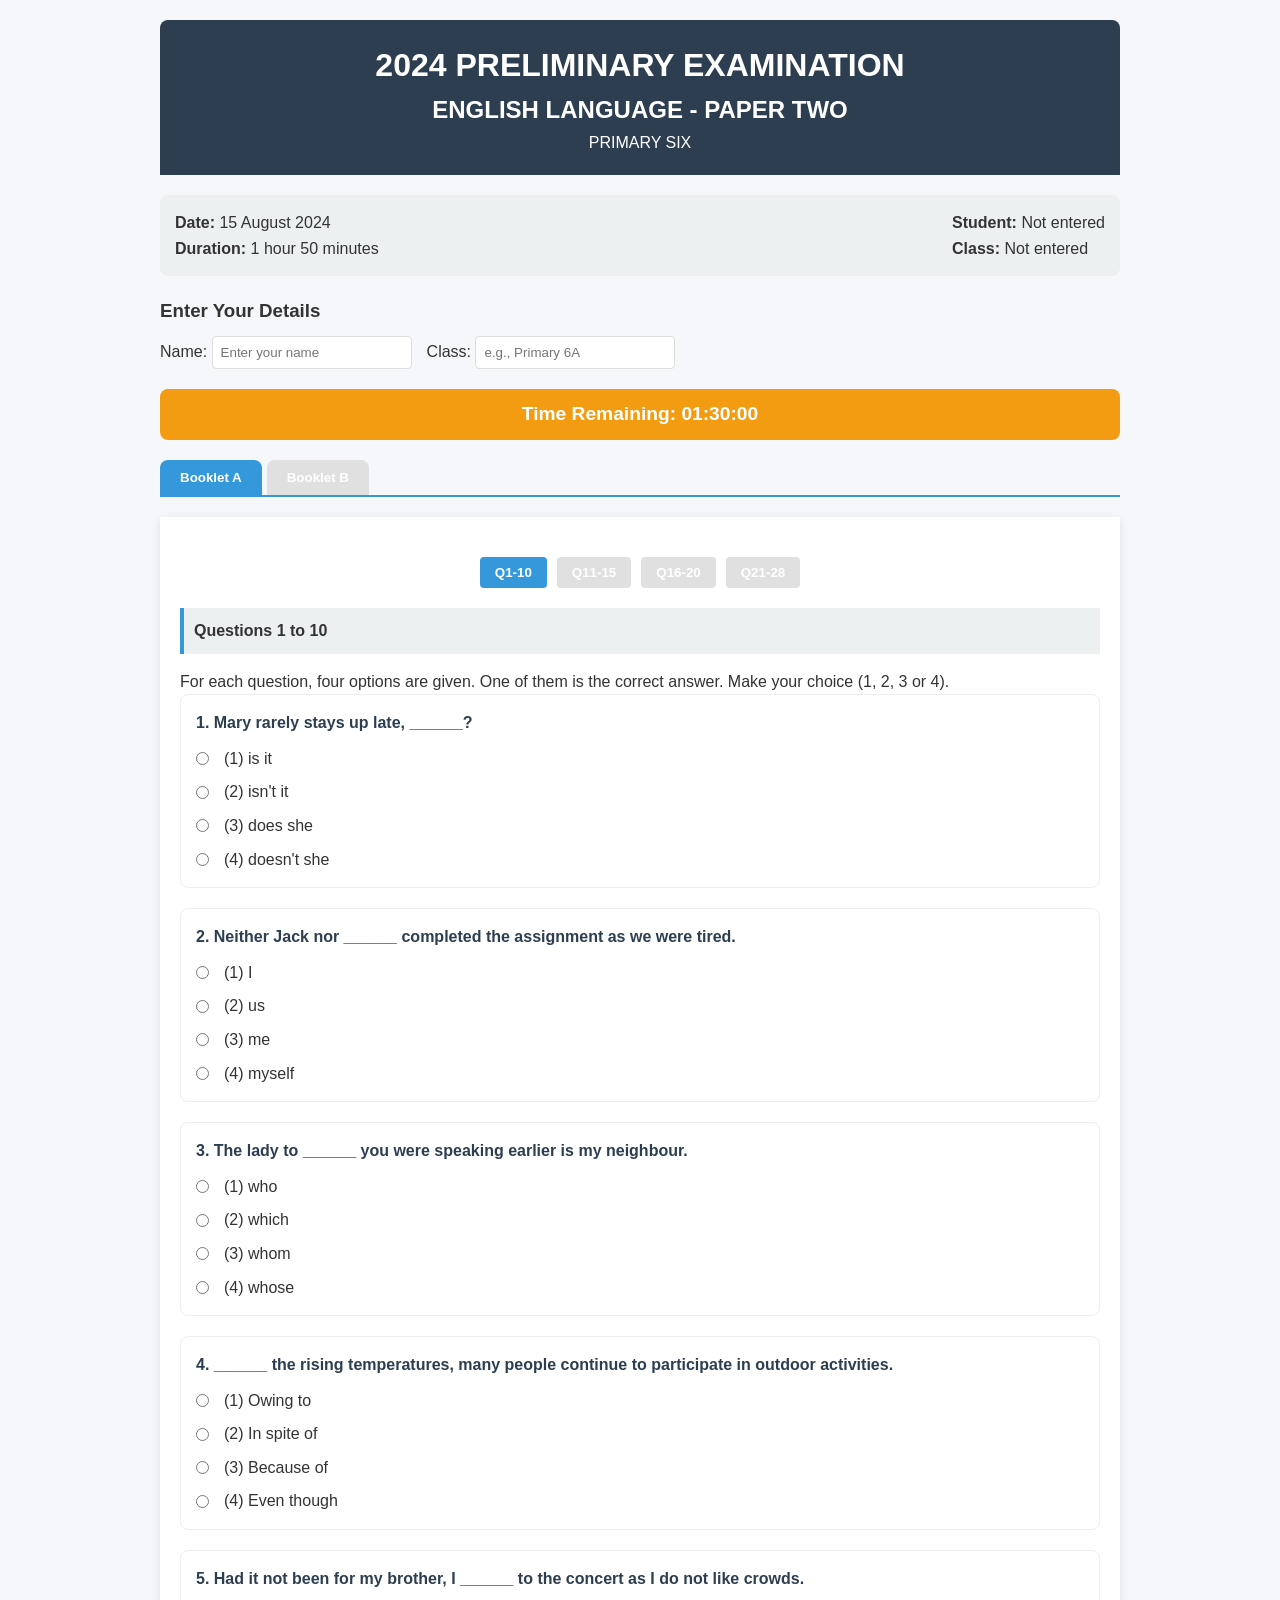
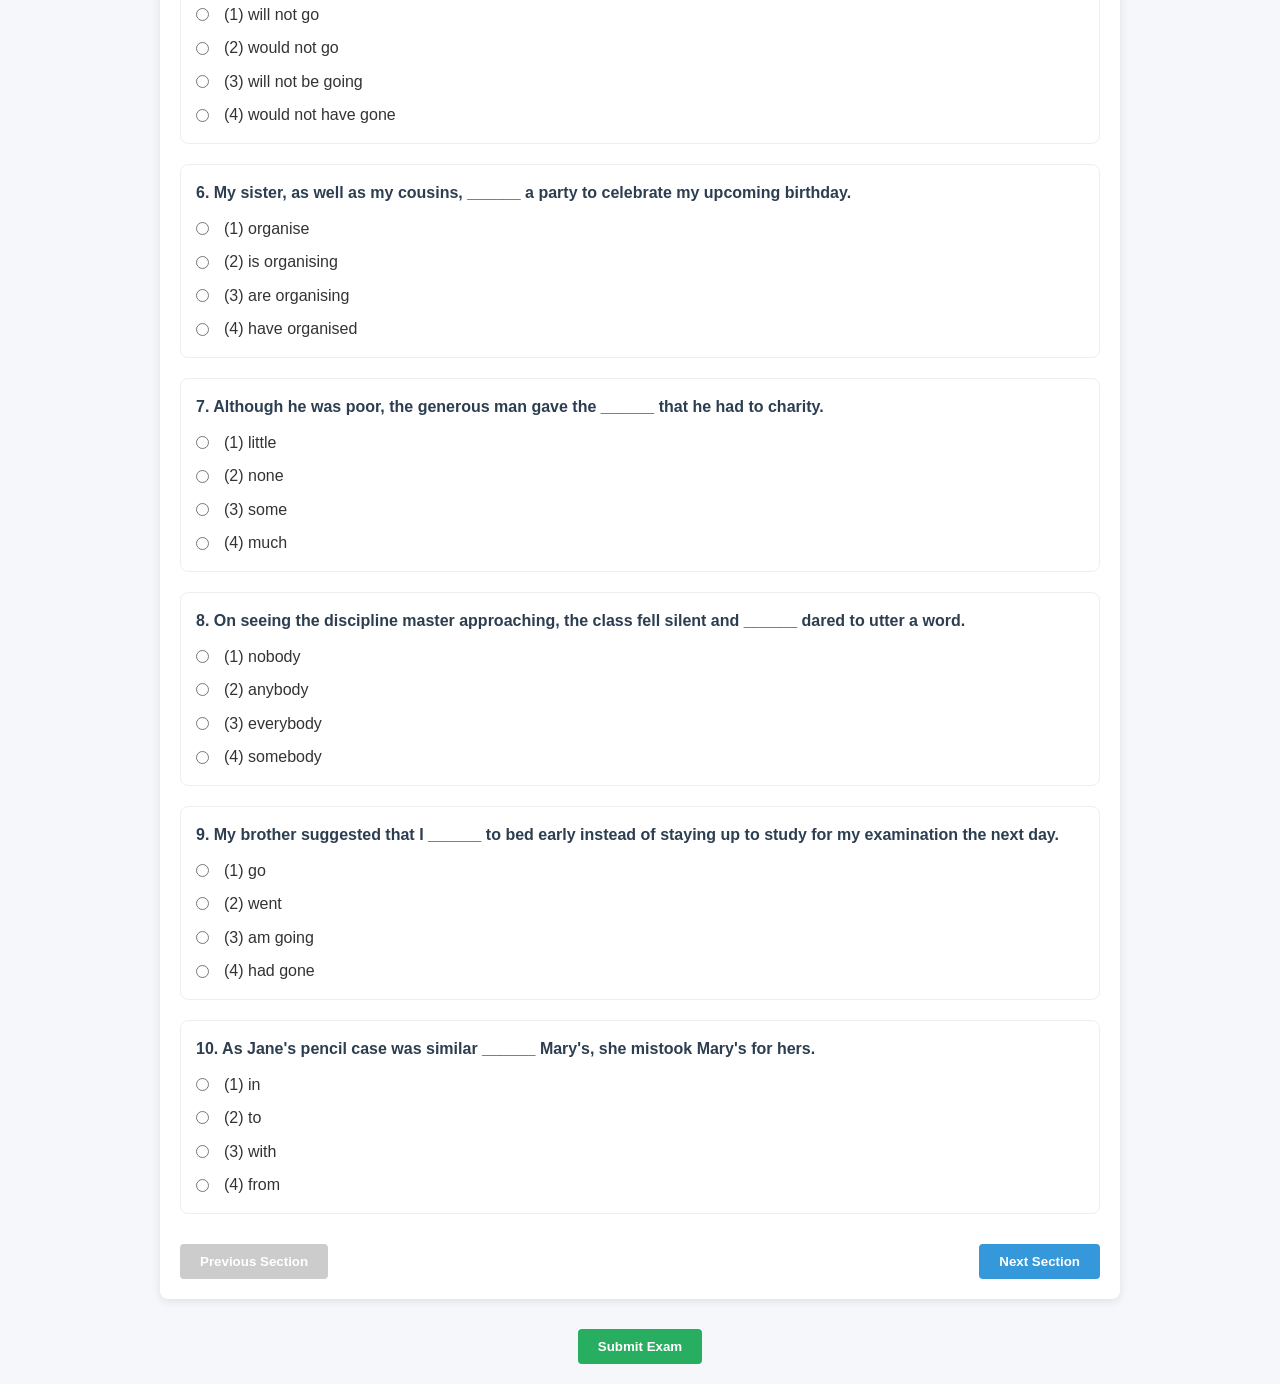
==== exampapers/index.html @ c04854c6 "maintainance" ====
<!DOCTYPE html>
<html lang="en">
  <head>
    <meta charset="UTF-8" />
    <meta name="viewport" content="width=device-width, initial-scale=1.0" />
    <title>English Language Examination - Primary 6</title>
    <style>
      :root {
        --primary-color: #2c3e50;
        --secondary-color: #3498db;
        --accent-color: #e74c3c;
        --light-color: #ecf0f1;
        --success-color: #27ae60;
        --warning-color: #f39c12;
      }

      * {
        box-sizing: border-box;
        margin: 0;
        padding: 0;
        font-family: "Segoe UI", Tahoma, Geneva, Verdana, sans-serif;
      }

      body {
        background-color: #f5f7fa;
        color: #333;
        line-height: 1.6;
      }

      .container {
        max-width: 1000px;
        margin: 0 auto;
        padding: 20px;
      }

      header {
        background-color: var(--primary-color);
        color: white;
        padding: 20px;
        border-radius: 8px 8px 0 0;
        text-align: center;
        margin-bottom: 20px;
      }

      .exam-info {
        background-color: var(--light-color);
        padding: 15px;
        border-radius: 8px;
        margin-bottom: 20px;
        display: flex;
        justify-content: space-between;
        flex-wrap: wrap;
      }

      .student-details {
        display: flex;
        flex-direction: column;
        gap: 10px;
        margin-bottom: 20px;
      }

      .student-details input {
        padding: 8px;
        border: 1px solid #ddd;
        border-radius: 4px;
        width: 200px;
      }

      .timer-section {
        background-color: var(--warning-color);
        color: white;
        padding: 10px;
        border-radius: 8px;
        text-align: center;
        margin-bottom: 20px;
        font-size: 1.2rem;
        font-weight: bold;
      }

      .booklet-tabs {
        display: flex;
        margin-bottom: 20px;
        border-bottom: 2px solid var(--secondary-color);
      }

      .tab {
        padding: 10px 20px;
        background-color: #e0e0e0;
        border: none;
        border-radius: 8px 8px 0 0;
        margin-right: 5px;
        cursor: pointer;
        font-weight: bold;
      }

      .tab.active {
        background-color: var(--secondary-color);
        color: white;
      }

      .booklet {
        display: none;
        background-color: white;
        padding: 20px;
        border-radius: 0 0 8px 8px;
        box-shadow: 0 2px 10px rgba(0, 0, 0, 0.1);
      }

      .booklet.active {
        display: block;
      }

      .section {
        margin-bottom: 30px;
        display: none;
      }

      .section.active {
        display: block;
      }

      .section-title {
        background-color: var(--light-color);
        padding: 10px;
        border-left: 4px solid var(--secondary-color);
        margin-bottom: 15px;
        font-weight: bold;
      }

      .question {
        margin-bottom: 20px;
        padding: 15px;
        border: 1px solid #eee;
        border-radius: 8px;
        transition: background-color 0.3s;
      }

      .question:hover {
        background-color: #f9f9f9;
      }

      .question-number {
        font-weight: bold;
        margin-bottom: 10px;
        color: var(--primary-color);
      }

      .options {
        display: flex;
        flex-direction: column;
        gap: 8px;
      }

      .option {
        display: flex;
        align-items: center;
        gap: 10px;
      }

      .option input {
        margin-right: 5px;
      }

      .controls {
        display: flex;
        justify-content: space-between;
        margin-top: 30px;
      }

      button {
        padding: 10px 20px;
        background-color: var(--secondary-color);
        color: white;
        border: none;
        border-radius: 4px;
        cursor: pointer;
        font-weight: bold;
        transition: background-color 0.3s;
      }

      button:hover {
        background-color: #2980b9;
      }

      button.submit {
        background-color: var(--success-color);
      }

      button.submit:hover {
        background-color: #219653;
      }

      button:disabled {
        background-color: #cccccc;
        cursor: not-allowed;
      }

      .results {
        display: none;
        background-color: white;
        padding: 30px;
        border-radius: 8px;
        box-shadow: 0 2px 10px rgba(0, 0, 0, 0.1);
        margin-top: 20px;
      }

      .results.active {
        display: block;
      }

      .score-display {
        text-align: center;
        font-size: 2rem;
        margin: 20px 0;
        color: var(--primary-color);
      }

      .results-details {
        display: grid;
        grid-template-columns: 1fr 1fr;
        gap: 20px;
        margin-top: 20px;
      }

      .booklet-score {
        padding: 15px;
        background-color: var(--light-color);
        border-radius: 8px;
      }

      .booklet-title {
        font-weight: bold;
        margin-bottom: 10px;
        color: var(--primary-color);
      }

      .section-navigation {
        display: flex;
        justify-content: center;
        gap: 10px;
        margin: 20px 0;
        flex-wrap: wrap;
      }

      .section-btn {
        padding: 8px 15px;
        background-color: #e0e0e0;
        border: none;
        border-radius: 4px;
        cursor: pointer;
      }

      .section-btn.active {
        background-color: var(--secondary-color);
        color: white;
      }

      .passage {
        background-color: #f8f9fa;
        padding: 15px;
        border-radius: 8px;
        margin-bottom: 20px;
        border-left: 4px solid var(--secondary-color);
      }

      .comprehension-text {
        background-color: #f8f9fa;
        padding: 15px;
        border-radius: 8px;
        margin-bottom: 20px;
        border-left: 4px solid var(--accent-color);
        font-style: italic;
      }

      img {
        width: 700px;
        height: auto;
      }

      @media (max-width: 768px) {
        .exam-info {
          flex-direction: column;
          gap: 10px;
        }

        .results-details {
          grid-template-columns: 1fr;
        }
      }
    </style>
  </head>
  <body>
    <div class="container">
      <header>
        <h1>2024 PRELIMINARY EXAMINATION</h1>
        <h2>ENGLISH LANGUAGE - PAPER TWO</h2>
        <p>PRIMARY SIX</p>
      </header>

      <div class="exam-info">
        <div>
          <p><strong>Date:</strong> 15 August 2024</p>
          <p><strong>Duration:</strong> 1 hour 50 minutes</p>
        </div>
        <div>
          <p>
            <strong>Student:</strong>
            <span id="student-name-display">Not entered</span>
          </p>
          <p>
            <strong>Class:</strong>
            <span id="student-class-display">Not entered</span>
          </p>
        </div>
      </div>

      <div class="student-details">
        <h3>Enter Your Details</h3>
        <div style="display: flex; gap: 15px; flex-wrap: wrap">
          <div>
            <label for="student-name">Name:</label>
            <input
              type="text"
              id="student-name"
              placeholder="Enter your name"
            />
          </div>
          <div>
            <label for="student-class">Class:</label>
            <input
              type="text"
              id="student-class"
              placeholder="e.g., Primary 6A"
            />
          </div>
        </div>
      </div>

      <div class="timer-section">
        <p>Time Remaining: <span id="timer">01:30:00</span></p>
      </div>

      <div class="booklet-tabs">
        <button class="tab active" data-target="booklet-a">Booklet A</button>
        <button class="tab" data-target="booklet-b">Booklet B</button>
      </div>

      <div id="booklet-a" class="booklet active">
        <div class="section-navigation" id="booklet-a-nav">
          <!-- Navigation buttons will be added dynamically -->
        </div>

        <!-- Section A1: Questions 1-10 -->
        <!-- Section A1: Questions 1-10 -->
        <div class="section active" id="section-a1">
          <div class="section-title">Questions 1 to 10</div>
          <p>
            For each question, four options are given. One of them is the
            correct answer. Make your choice (1, 2, 3 or 4).
          </p>

          <!-- Question 1 -->
          <div class="question" id="q1">
            <div class="question-number">
              1. Mary rarely stays up late, ______?
            </div>
            <div class="options">
              <div class="option">
                <input type="radio" name="q1" value="1" /> (1) is it
              </div>
              <div class="option">
                <input type="radio" name="q1" value="2" /> (2) isn't it
              </div>
              <div class="option">
                <input type="radio" name="q1" value="3" /> (3) does she
              </div>
              <div class="option">
                <input type="radio" name="q1" value="4" /> (4) doesn't she
              </div>
            </div>
          </div>

          <!-- Question 2 -->
          <div class="question" id="q2">
            <div class="question-number">
              2. Neither Jack nor ______ completed the assignment as we were
              tired.
            </div>
            <div class="options">
              <div class="option">
                <input type="radio" name="q2" value="1" /> (1) I
              </div>
              <div class="option">
                <input type="radio" name="q2" value="2" /> (2) us
              </div>
              <div class="option">
                <input type="radio" name="q2" value="3" /> (3) me
              </div>
              <div class="option">
                <input type="radio" name="q2" value="4" /> (4) myself
              </div>
            </div>
          </div>

          <!-- Question 3 -->
          <div class="question" id="q3">
            <div class="question-number">
              3. The lady to ______ you were speaking earlier is my neighbour.
            </div>
            <div class="options">
              <div class="option">
                <input type="radio" name="q3" value="1" /> (1) who
              </div>
              <div class="option">
                <input type="radio" name="q3" value="2" /> (2) which
              </div>
              <div class="option">
                <input type="radio" name="q3" value="3" /> (3) whom
              </div>
              <div class="option">
                <input type="radio" name="q3" value="4" /> (4) whose
              </div>
            </div>
          </div>

          <!-- Question 4 -->
          <div class="question" id="q4">
            <div class="question-number">
              4. ______ the rising temperatures, many people continue to
              participate in outdoor activities.
            </div>
            <div class="options">
              <div class="option">
                <input type="radio" name="q4" value="1" /> (1) Owing to
              </div>
              <div class="option">
                <input type="radio" name="q4" value="2" /> (2) In spite of
              </div>
              <div class="option">
                <input type="radio" name="q4" value="3" /> (3) Because of
              </div>
              <div class="option">
                <input type="radio" name="q4" value="4" /> (4) Even though
              </div>
            </div>
          </div>

          <!-- Question 5 -->
          <div class="question" id="q5">
            <div class="question-number">
              5. Had it not been for my brother, I ______ to the concert as I do
              not like crowds.
            </div>
            <div class="options">
              <div class="option">
                <input type="radio" name="q5" value="1" /> (1) will not go
              </div>
              <div class="option">
                <input type="radio" name="q5" value="2" /> (2) would not go
              </div>
              <div class="option">
                <input type="radio" name="q5" value="3" /> (3) will not be going
              </div>
              <div class="option">
                <input type="radio" name="q5" value="4" /> (4) would not have
                gone
              </div>
            </div>
          </div>

          <!-- Question 6 -->
          <div class="question" id="q6">
            <div class="question-number">
              6. My sister, as well as my cousins, ______ a party to celebrate
              my upcoming birthday.
            </div>
            <div class="options">
              <div class="option">
                <input type="radio" name="q6" value="1" /> (1) organise
              </div>
              <div class="option">
                <input type="radio" name="q6" value="2" /> (2) is organising
              </div>
              <div class="option">
                <input type="radio" name="q6" value="3" /> (3) are organising
              </div>
              <div class="option">
                <input type="radio" name="q6" value="4" /> (4) have organised
              </div>
            </div>
          </div>

          <!-- Question 7 -->
          <div class="question" id="q7">
            <div class="question-number">
              7. Although he was poor, the generous man gave the ______ that he
              had to charity.
            </div>
            <div class="options">
              <div class="option">
                <input type="radio" name="q7" value="1" /> (1) little
              </div>
              <div class="option">
                <input type="radio" name="q7" value="2" /> (2) none
              </div>
              <div class="option">
                <input type="radio" name="q7" value="3" /> (3) some
              </div>
              <div class="option">
                <input type="radio" name="q7" value="4" /> (4) much
              </div>
            </div>
          </div>

          <!-- Question 8 -->
          <div class="question" id="q8">
            <div class="question-number">
              8. On seeing the discipline master approaching, the class fell
              silent and ______ dared to utter a word.
            </div>
            <div class="options">
              <div class="option">
                <input type="radio" name="q8" value="1" /> (1) nobody
              </div>
              <div class="option">
                <input type="radio" name="q8" value="2" /> (2) anybody
              </div>
              <div class="option">
                <input type="radio" name="q8" value="3" /> (3) everybody
              </div>
              <div class="option">
                <input type="radio" name="q8" value="4" /> (4) somebody
              </div>
            </div>
          </div>

          <!-- Question 9 -->
          <div class="question" id="q9">
            <div class="question-number">
              9. My brother suggested that I ______ to bed early instead of
              staying up to study for my examination the next day.
            </div>
            <div class="options">
              <div class="option">
                <input type="radio" name="q9" value="1" /> (1) go
              </div>
              <div class="option">
                <input type="radio" name="q9" value="2" /> (2) went
              </div>
              <div class="option">
                <input type="radio" name="q9" value="3" /> (3) am going
              </div>
              <div class="option">
                <input type="radio" name="q9" value="4" /> (4) had gone
              </div>
            </div>
          </div>

          <!-- Question 10 -->
          <div class="question" id="q10">
            <div class="question-number">
              10. As Jane's pencil case was similar ______ Mary's, she mistook
              Mary's for hers.
            </div>
            <div class="options">
              <div class="option">
                <input type="radio" name="q10" value="1" /> (1) in
              </div>
              <div class="option">
                <input type="radio" name="q10" value="2" /> (2) to
              </div>
              <div class="option">
                <input type="radio" name="q10" value="3" /> (3) with
              </div>
              <div class="option">
                <input type="radio" name="q10" value="4" /> (4) from
              </div>
            </div>
          </div>
        </div>

        <!-- Section A2: Questions 11-15 -->
        <div class="section" id="section-a2">
          <div class="section-title">Questions 11 to 15</div>
          <p>
            For each question, four options are given. One of them is the
            correct answer. Make your choice (1, 2, 3 or 4).
          </p>

          <!-- Question 11 -->
          <div class="question" id="q11">
            <div class="question-number">
              11. "How do I solve this puzzle?" Tom ______ as he tried to put
              the pieces together.
            </div>
            <div class="options">
              <div class="option">
                <input type="radio" name="q11" value="1" /> (1) figured
              </div>
              <div class="option">
                <input type="radio" name="q11" value="2" /> (2) debated
              </div>
              <div class="option">
                <input type="radio" name="q11" value="3" /> (3) pondered
              </div>
              <div class="option">
                <input type="radio" name="q11" value="4" /> (4) speculated
              </div>
            </div>
          </div>

          <!-- Question 12 -->
          <div class="question" id="q12">
            <div class="question-number">
              12. We need to be ______ in our work to avoid making careless
              mistakes.
            </div>
            <div class="options">
              <div class="option">
                <input type="radio" name="q12" value="1" /> (1) prompt
              </div>
              <div class="option">
                <input type="radio" name="q12" value="2" /> (2) decisive
              </div>
              <div class="option">
                <input type="radio" name="q12" value="3" /> (3) convincing
              </div>
              <div class="option">
                <input type="radio" name="q12" value="4" /> (4) meticulous
              </div>
            </div>
          </div>

          <!-- Question 13 -->
          <div class="question" id="q13">
            <div class="question-number">
              13. The arrogant boy refused to ______ his mistake and apologise
              for it.
            </div>
            <div class="options">
              <div class="option">
                <input type="radio" name="q13" value="1" /> (1) affirm
              </div>
              <div class="option">
                <input type="radio" name="q13" value="2" /> (2) announce
              </div>
              <div class="option">
                <input type="radio" name="q13" value="3" /> (3) acknowledge
              </div>
              <div class="option">
                <input type="radio" name="q13" value="4" /> (4) accommodate
              </div>
            </div>
          </div>

          <!-- Question 14 -->
          <div class="question" id="q14">
            <div class="question-number">
              14. Tom and Jerry are always quarrelling because they cannot
              ______.
            </div>
            <div class="options">
              <div class="option">
                <input type="radio" name="q14" value="1" /> (1) break a leg
              </div>
              <div class="option">
                <input type="radio" name="q14" value="2" /> (2) hit the sack
              </div>
              <div class="option">
                <input type="radio" name="q14" value="3" /> (3) see eye to eye
              </div>
              <div class="option">
                <input type="radio" name="q14" value="4" /> (4) sit on the fence
              </div>
            </div>
          </div>

          <!-- Question 15 -->
          <div class="question" id="q15">
            <div class="question-number">
              15. Realising that there was no escape, the robber did not ______
              a fight when the policeman handcuffed him.
            </div>
            <div class="options">
              <div class="option">
                <input type="radio" name="q15" value="1" /> (1) put on
              </div>
              <div class="option">
                <input type="radio" name="q15" value="2" /> (2) put up
              </div>
              <div class="option">
                <input type="radio" name="q15" value="3" /> (3) put off
              </div>
              <div class="option">
                <input type="radio" name="q15" value="4" /> (4) put down
              </div>
            </div>
          </div>
        </div>

        <!-- Section A3: Questions 16-20 -->
        <div class="section" id="section-a3">
          <div class="section-title">Questions 16 to 20</div>
          <p>
            For each question, choose the word closest in meaning to the
            underlined word(s).
          </p>

          <div class="passage">
            <p>
              Climate change refers to a change in the typical weather of a
              region over a long period of time. Scientists have observed that
              the Earth is getting warmer, and the global temperature is rising.
              This occurrence is called global warming. As human activities such
              as the destruction of forests and burning of fossil fuels lead to
              global warming, we all should play an active role to ease this
              problem. Do you know you can make a difference by making simple
              choices daily? You can conserve energy by switching off lights,
              fans and your computer when they are not in use. You can also save
              energy by recycling properly. To do so, you need to know what
              items can be recycled, and ensure that they are clean and dry
              before depositing them into recycling bins.
            </p>
            <p>
              Collectively, we can help slow down climate change and save the
              Earth. Let's do our part and make a difference!
            </p>
          </div>

          <!-- Question 16 -->
          <div class="question" id="q16">
            <div class="question-number">
              16. Scientists have <u>observed</u> that the Earth is getting
              warmer.
            </div>
            <div class="options">
              <div class="option">
                <input type="radio" name="q16" value="1" /> (1) defined
              </div>
              <div class="option">
                <input type="radio" name="q16" value="2" /> (2) noticed
              </div>
              <div class="option">
                <input type="radio" name="q16" value="3" /> (3) accepted
              </div>
              <div class="option">
                <input type="radio" name="q16" value="4" /> (4) overlooked
              </div>
            </div>
          </div>

          <!-- Question 17 -->
          <div class="question" id="q17">
            <div class="question-number">
              17. This <u>occurrence</u> is called global warming.
            </div>
            <div class="options">
              <div class="option">
                <input type="radio" name="q17" value="1" /> (1) action
              </div>
              <div class="option">
                <input type="radio" name="q17" value="2" /> (2) situation
              </div>
              <div class="option">
                <input type="radio" name="q17" value="3" /> (3) outcome
              </div>
              <div class="option">
                <input type="radio" name="q17" value="4" /> (4) response
              </div>
            </div>
          </div>

          <!-- Question 18 -->
          <div class="question" id="q18">
            <div class="question-number">
              18. We all should play an active role to <u>ease</u> this problem.
            </div>
            <div class="options">
              <div class="option">
                <input type="radio" name="q18" value="1" /> (1) absorb
              </div>
              <div class="option">
                <input type="radio" name="q18" value="2" /> (2) assume
              </div>
              <div class="option">
                <input type="radio" name="q18" value="3" /> (3) alleviate
              </div>
              <div class="option">
                <input type="radio" name="q18" value="4" /> (4) aggravate
              </div>
            </div>
          </div>

          <!-- Question 19 -->
          <div class="question" id="q19">
            <div class="question-number">
              19. You can also save energy by recycling properly. To do so, you
              need to know what items can be recycled, and ensure that they are
              clean and dry before <u>depositing</u> them into recycling bins.
            </div>
            <div class="options">
              <div class="option">
                <input type="radio" name="q19" value="1" /> (1) sorting
              </div>
              <div class="option">
                <input type="radio" name="q19" value="2" /> (2) settling
              </div>
              <div class="option">
                <input type="radio" name="q19" value="3" /> (3) placing
              </div>
              <div class="option">
                <input type="radio" name="q19" value="4" /> (4) directing
              </div>
            </div>
          </div>

          <!-- Question 20 -->
          <div class="question" id="q20">
            <div class="question-number">
              20. <u>Collectively</u>, we can help slow down climate change and
              save the Earth.
            </div>
            <div class="options">
              <div class="option">
                <input type="radio" name="q20" value="1" /> (1) Jointly
              </div>
              <div class="option">
                <input type="radio" name="q20" value="2" /> (2) Totally
              </div>
              <div class="option">
                <input type="radio" name="q20" value="3" /> (3) Commonly
              </div>
              <div class="option">
                <input type="radio" name="q20" value="4" /> (4) Individually
              </div>
            </div>
          </div>
        </div>

        <!-- Section A4: Questions 21-28 -->
        <div class="section" id="section-a4">
          <div class="section-title">Questions 21 to 28</div>
          <p>Study the poster and then answer questions 21 to 28.</p>
          <div><img src="p1.png" alt="" /></div>
          <div><img src="p2.png" alt="" /></div>
          <!--<div class="passage">
            <h3>Welcome to The Explorers Club!</h3>
            <p>
              The Explorers Club is an outdoor activities club that promises to
              provide children aged between four and twelve with hours of fun as
              they discover the benefits of outdoor play.
            </p>
            <p>
              Located on top of a hill, Singa Service Club is home to The
              Explorers Club where we run our programmes both within the club
              and at various outdoor spaces around Singapore.
            </p>
            <p>
              We offer a series of outdoor skills learning programmes, holiday
              camps and even host birthday parties at our venue throughout the
              year.
            </p>
            <ul>
              <li>
                Sign up as a member of The Explorers Club and get 10% off the
                entrance fee for all events planned by the club.
              </li>
              <li>
                All members will be able to enjoy selected facilities available
                at Singa Service Club too.
              </li>
            </ul>

            <h4>Why join us?</h4>
            <p>
              We aim to equip children with essential survival skills through
              play. Under the supervision of certified instructors, children as
              young as five years old will learn how to pitch a tent, identify
              edible plants, collect clean water and read maps. These skills
              will help children to become independent individuals.
            </p>
            <p>
              We believe that being in nature can foster a sense of
              responsibility and care for the environment. Electronic devices
              can be great educational tools. However, learning and playing
              outdoors can give children a chance to grow their curiosity. They
              will also learn to have empathy for nature and wildlife as they
              admire the natural beauty around them.
            </p>
            <p>
              We focus on exposing young children to situations that will build
              their character, strength, resilience and forge friendships.
              Outdoor activities are not always smooth sailing and children will
              need to persevere. Though they may not always succeed, these
              activities encourage children to show teamwork and communicate
              respectfully.
            </p>
            <p>Sign your child up today!</p>

            <h3>Step Out and Be Active</h3>
            <p>
              <strong>2 and 3 September 2024</strong><br />
              <strong>2 p.m. to 6 p.m.</strong><br />
              <strong>KANDAI CENTRE</strong><br />
              <strong>ENTRANCE FEE: $10</strong>
            </p>

            <p>
              Join us for a two-day special event lined up for the upcoming
              September holidays!
            </p>

            <h4>HIGHLIGHTS</h4>

            <p>
              <strong>Camping Skills Workshop</strong><br />
              Date: 2 September<br />
              Time: 2 p.m.<br />
              Venue: Nature Foyer
            </p>
            <p>
              Participants will learn camping skills such as tent-pitching,
              map-reading and outdoor cooking during this three-hour workshop
              conducted by trainers from Camp-A-School. All materials will be
              provided. Registration must be done online at www.CAS.com.sg
            </p>

            <p>
              <strong>Bukit Limah Walk</strong><br />
              Date: 3 September<br />
              Time: 3 p.m.<br />
              Venue: Wander Room
            </p>
            <p>
              Participants will go on a two-hour walk. Miss Claire Lian, a
              professional local guide, will share more about the flora and
              fauna of the area. Scan the QR code to register for the walk as
              well as get a free cap.
            </p>

            <p>
              <strong>Rock Climbing Clinic</strong><br />
              Date: 2 and 3 September<br />
              Time: 2.30 p.m. (Session 1)<br />
              4.30 p.m. (Session 2)<br />
              Venue: Grove Hall
            </p>
            <p>
              Trainers from The Pebbles Company will teach participants the
              basic skills of rock climbing. Equipment and footwear will be
              provided. Each session lasts two hours. All participants must be
              dressed in sports gear. Registration must be done online at
              www.TPC.org.sg
            </p>

            <p>
              <strong>Sea Sports Safety Talk</strong><br />
              Date: 2 and 3 September<br />
              Time: 3 p.m. (Session 1)<br />
              4.30 p.m. (Session 2)<br />
              Venue: Expert Room
            </p>
            <p>
              Participants can gain insights and learn more about taking part in
              sea sports safely. The talk is given by Mr Leonard Tan, a Safety
              Officer from The Sports Association. No registration needed.
            </p>

            <p>
              Organised by: The Explorers Club<br />
              Supported by: Kandai Centre
            </p>

            <p>
              For enquiries about the club, contact Hollie Chin at
              Hollie@TEC.com.sg
            </p>
          </div>-->

          <!-- Question 21 -->
          <div class="question" id="q21">
            <div class="question-number">
              21. Why is an exclamation mark used in the heading, "Welcome to
              The Explorers Club!"?
            </div>
            <div class="options">
              <div class="option">
                <input type="radio" name="q21" value="1" /> (1) to excite
                readers to join the club
              </div>
              <div class="option">
                <input type="radio" name="q21" value="2" /> (2) to guide readers
                to be explorers
              </div>
              <div class="option">
                <input type="radio" name="q21" value="3" /> (3) to instruct
                readers to love the outdoors
              </div>
              <div class="option">
                <input type="radio" name="q21" value="4" /> (4) to encourage
                readers to meet explorers
              </div>
            </div>
          </div>

          <!-- Question 22 -->
          <div class="question" id="q22">
            <div class="question-number">
              22. What is the main aim of The Explorers Club?
            </div>
            <div class="options">
              <div class="option">
                <input type="radio" name="q22" value="1" /> (1) to host
                children's birthday parties
              </div>
              <div class="option">
                <input type="radio" name="q22" value="2" /> (2) to encourage
                learning beyond indoor settings
              </div>
              <div class="option">
                <input type="radio" name="q22" value="3" /> (3) to entertain
                children during the school holidays
              </div>
              <div class="option">
                <input type="radio" name="q22" value="4" /> (4) to travel to
                various outdoor spaces around Singapore
              </div>
            </div>
          </div>

          <!-- Question 23 -->
          <div class="question" id="q23">
            <div class="question-number">
              23. According to the poster, which of the following is true of
              outdoor activities club? Participants will ______.
            </div>
            <div class="options">
              <div class="option">
                <input type="radio" name="q23" value="1" /> (1) need to work
                individually
              </div>
              <div class="option">
                <input type="radio" name="q23" value="2" /> (2) learn how to
                grow edible plants
              </div>
              <div class="option">
                <input type="radio" name="q23" value="3" /> (3) have a chance to
                make new friends
              </div>
              <div class="option">
                <input type="radio" name="q23" value="4" /> (4) learn survival
                skills using electronic devices
              </div>
            </div>
          </div>

          <!-- Question 24 -->
          <div class="question" id="q24">
            <div class="question-number">
              24. Which of the following is true of the activities organised at
              Step Out and Be Active?
            </div>
            <div class="options">
              <div class="option">
                <input type="radio" name="q24" value="1" /> (1) All participants
                will receive a free cap.
              </div>
              <div class="option">
                <input type="radio" name="q24" value="2" /> (2) The activities
                are held in the afternoon.
              </div>
              <div class="option">
                <input type="radio" name="q24" value="3" /> (3) Registration is
                needed for all the activities.
              </div>
              <div class="option">
                <input type="radio" name="q24" value="4" /> (4) Participants
                must pay for all materials and equipment used.
              </div>
            </div>
          </div>

          <!-- Question 25 -->
          <div class="question" id="q25">
            <div class="question-number">
              25. Alex is thinking about joining The Explorers Club. According
              to the poster, he should join the club if he wants to ______.
            </div>
            <div class="options">
              <div class="option">
                <input type="radio" name="q25" value="1" /> (1) pitch a tent on
                top of a hill
              </div>
              <div class="option">
                <input type="radio" name="q25" value="2" /> (2) be a member of
                Singa Service Club
              </div>
              <div class="option">
                <input type="radio" name="q25" value="3" /> (3) enjoy all
                facilities at Singa Service Club
              </div>
              <div class="option">
                <input type="radio" name="q25" value="4" /> (4) pay less to be
                part of Step Out and Be Active
              </div>
            </div>
          </div>

          <!-- Question 26 -->
          <div class="question" id="q26">
            <div class="question-number">
              26. Roger would like to learn more about plants and flowers from
              an expert. Which venue should he report at?
            </div>
            <div class="options">
              <div class="option">
                <input type="radio" name="q26" value="1" /> (1) Grove Hall
              </div>
              <div class="option">
                <input type="radio" name="q26" value="2" /> (2) Nature Foyer
              </div>
              <div class="option">
                <input type="radio" name="q26" value="3" /> (3) Expert Room
              </div>
              <div class="option">
                <input type="radio" name="q26" value="4" /> (4) Wander Room
              </div>
            </div>
          </div>

          <!-- Question 27 -->
          <div class="question" id="q27">
            <div class="question-number">
              27. Devi wants to join the Rock Climbing Clinic on 2 September.
              She must ______.
            </div>
            <div class="options">
              <div class="option">
                <input type="radio" name="q27" value="1" /> (1) be available for
                an hour
              </div>
              <div class="option">
                <input type="radio" name="q27" value="2" /> (2) bring rock
                climbing shoes
              </div>
              <div class="option">
                <input type="radio" name="q27" value="3" /> (3) register for the
                activity online
              </div>
              <div class="option">
                <input type="radio" name="q27" value="4" /> (4) have basic
                rock-climbing skills
              </div>
            </div>
          </div>

          <!-- Question 28 -->
          <div class="question" id="q28">
            <div class="question-number">
              28. Pamela wants to take part in Step Out and Be Active on 3
              September but she is only free from 3.30 p.m. onwards. Which two
              activities can she choose to participate in?
            </div>
            <div class="options">
              <div class="option">
                <input type="radio" name="q28" value="1" /> (1) Rock Climbing
                Clinic and Bukit Limah Walk
              </div>
              <div class="option">
                <input type="radio" name="q28" value="2" /> (2) Camping Skills
                Workshop and Bukit Limah Walk
              </div>
              <div class="option">
                <input type="radio" name="q28" value="3" /> (3) Rock Climbing
                Clinic and Sea Sports Safety Talk
              </div>
              <div class="option">
                <input type="radio" name="q28" value="4" /> (4) Camping Skills
                Workshop and Sea Sports Safety Talk
              </div>
            </div>
          </div>
        </div>

        <div class="controls">
          <button id="prev-btn-a">Previous Section</button>
          <button id="next-btn-a">Next Section</button>
        </div>
      </div>

      <div id="booklet-b" class="booklet">
        <div class="section-navigation" id="booklet-b-nav">
          <!-- Navigation buttons will be added dynamically -->
        </div>

        <!-- Section B1: Questions 29-38 -->
        <div class="section active" id="section-b1">
          <div class="section-title">
            Questions 29 to 38 - Fill in the blanks
          </div>
          <p>
            There are 10 blanks in the passage below. From the list of words
            given, choose the most suitable word for each blank.
          </p>

          <div class="passage">
            <p>
              Smooth-coated otters are named after their velvety smooth coats.
              They are one of the two otter species found in Singapore and are
              the largest otters in Southeast Asia. These mammals are often
              spotted in mangroves and coastal areas <u>______ (29)</u> they
              search for clams, fish and other small creatures. They
              <u>______ (30)</u> webbed paws that are highly adapted
              <u>______ (31)</u> swimming. They are playful creatures and like
              to swim in packs of four <u>______ (32)</u> twelve while chasing
              after fish.
            </p>
            <p>
              Otters <u>______ (33)</u> most regularly seen at the wetlands in
              the past. <u>______ (34)</u> the years, there have been frequent
              sightings reported all over the island in places such as the
              Botanic Gardens and even the financial district, Marina Bay. It is
              natural to be curious when you chance <u>______ (35)</u> otters.
              However, you should not touch or chase the otters. Going too close
              to the otters may frighten them. Avoid talking loudly or using
              flash photography <u>______ (36)</u> noise and light may scare and
              provoke them. If you take your dog for a walk, you
              <u>______ (37)</u> keep it on a leash. Your dog may chase the
              otters and frighten them. <u>______ (38)</u> this happens, otters
              may attack out of fear.
            </p>
            <p>
              Keeping a respectful distance will ensure otters and humans can
              live together harmoniously in the same environment.
            </p>
          </div>

          <!-- Question 29 -->
          <div class="question" id="q29">
            <div class="question-number">
              29. These mammals are often spotted in mangroves and coastal areas
              ______ they search for clams, fish and other small creatures.
            </div>
            <div class="options">
              <select name="q29" class="blank-select">
                <option value="">Select an option</option>
                <option value="A">(A) are</option>
                <option value="B">(B) as</option>
                <option value="C">(C) for</option>
                <option value="D">(D) have</option>
                <option value="E">(E) had</option>
                <option value="F">(F) off</option>
                <option value="G">(G) over</option>
                <option value="H">(H) should</option>
                <option value="J">(J) to</option>
                <option value="K">(K) too</option>
                <option value="L">(L) upon</option>
                <option value="M">(M) were</option>
                <option value="N">(N) when</option>
                <option value="P">(P) where</option>
                <option value="Q">(Q) would</option>
              </select>
            </div>
          </div>

          <!-- Question 30 -->
          <div class="question" id="q30">
            <div class="question-number">
              30. They ______ webbed paws that are highly adapted ______
              swimming.
            </div>
            <div class="options">
              <select name="q30" class="blank-select">
                <option value="">Select an option</option>
                <option value="A">(A) are</option>
                <option value="B">(B) as</option>
                <option value="C">(C) for</option>
                <option value="D">(D) have</option>
                <option value="E">(E) had</option>
                <option value="F">(F) off</option>
                <option value="G">(G) over</option>
                <option value="H">(H) should</option>
                <option value="J">(J) to</option>
                <option value="K">(K) too</option>
                <option value="L">(L) upon</option>
                <option value="M">(M) were</option>
                <option value="N">(N) when</option>
                <option value="P">(P) where</option>
                <option value="Q">(Q) would</option>
              </select>
            </div>
          </div>

          <!-- Question 31 -->
          <div class="question" id="q31">
            <div class="question-number">
              31. They have webbed paws that are highly adapted ______ swimming.
            </div>
            <div class="options">
              <select name="q31" class="blank-select">
                <option value="">Select an option</option>
                <option value="A">(A) are</option>
                <option value="B">(B) as</option>
                <option value="C">(C) for</option>
                <option value="D">(D) have</option>
                <option value="E">(E) had</option>
                <option value="F">(F) off</option>
                <option value="G">(G) over</option>
                <option value="H">(H) should</option>
                <option value="J">(J) to</option>
                <option value="K">(K) too</option>
                <option value="L">(L) upon</option>
                <option value="M">(M) were</option>
                <option value="N">(N) when</option>
                <option value="P">(P) where</option>
                <option value="Q">(Q) would</option>
              </select>
            </div>
          </div>

          <!-- Question 32 -->
          <div class="question" id="q32">
            <div class="question-number">
              32. They are playful creatures and like to swim in packs of four
              ______ twelve while chasing after fish.
            </div>
            <div class="options">
              <select name="q32" class="blank-select">
                <option value="">Select an option</option>
                <option value="A">(A) are</option>
                <option value="B">(B) as</option>
                <option value="C">(C) for</option>
                <option value="D">(D) have</option>
                <option value="E">(E) had</option>
                <option value="F">(F) off</option>
                <option value="G">(G) over</option>
                <option value="H">(H) should</option>
                <option value="J">(J) to</option>
                <option value="K">(K) too</option>
                <option value="L">(L) upon</option>
                <option value="M">(M) were</option>
                <option value="N">(N) when</option>
                <option value="P">(P) where</option>
                <option value="Q">(Q) would</option>
              </select>
            </div>
          </div>

          <!-- Question 33 -->
          <div class="question" id="q33">
            <div class="question-number">
              33. Otters ______ most regularly seen at the wetlands in the past.
            </div>
            <div class="options">
              <select name="q33" class="blank-select">
                <option value="">Select an option</option>
                <option value="A">(A) are</option>
                <option value="B">(B) as</option>
                <option value="C">(C) for</option>
                <option value="D">(D) have</option>
                <option value="E">(E) had</option>
                <option value="F">(F) off</option>
                <option value="G">(G) over</option>
                <option value="H">(H) should</option>
                <option value="J">(J) to</option>
                <option value="K">(K) too</option>
                <option value="L">(L) upon</option>
                <option value="M">(M) were</option>
                <option value="N">(N) when</option>
                <option value="P">(P) where</option>
                <option value="Q">(Q) would</option>
              </select>
            </div>
          </div>

          <!-- Question 34 -->
          <div class="question" id="q34">
            <div class="question-number">
              34. ______ the years, there have been frequent sightings reported
              all over the island.
            </div>
            <div class="options">
              <select name="q34" class="blank-select">
                <option value="">Select an option</option>
                <option value="A">(A) are</option>
                <option value="B">(B) as</option>
                <option value="C">(C) for</option>
                <option value="D">(D) have</option>
                <option value="E">(E) had</option>
                <option value="F">(F) off</option>
                <option value="G">(G) over</option>
                <option value="H">(H) should</option>
                <option value="J">(J) to</option>
                <option value="K">(K) too</option>
                <option value="L">(L) upon</option>
                <option value="M">(M) were</option>
                <option value="N">(N) when</option>
                <option value="P">(P) where</option>
                <option value="Q">(Q) would</option>
              </select>
            </div>
          </div>

          <!-- Question 35 -->
          <div class="question" id="q35">
            <div class="question-number">
              35. It is natural to be curious when you chance ______ otters.
            </div>
            <div class="options">
              <select name="q35" class="blank-select">
                <option value="">Select an option</option>
                <option value="A">(A) are</option>
                <option value="B">(B) as</option>
                <option value="C">(C) for</option>
                <option value="D">(D) have</option>
                <option value="E">(E) had</option>
                <option value="F">(F) off</option>
                <option value="G">(G) over</option>
                <option value="H">(H) should</option>
                <option value="J">(J) to</option>
                <option value="K">(K) too</option>
                <option value="L">(L) upon</option>
                <option value="M">(M) were</option>
                <option value="N">(N) when</option>
                <option value="P">(P) where</option>
                <option value="Q">(Q) would</option>
              </select>
            </div>
          </div>

          <!-- Question 36 -->
          <div class="question" id="q36">
            <div class="question-number">
              36. Avoid talking loudly or using flash photography ______ noise
              and light may scare and provoke them.
            </div>
            <div class="options">
              <select name="q36" class="blank-select">
                <option value="">Select an option</option>
                <option value="A">(A) are</option>
                <option value="B">(B) as</option>
                <option value="C">(C) for</option>
                <option value="D">(D) have</option>
                <option value="E">(E) had</option>
                <option value="F">(F) off</option>
                <option value="G">(G) over</option>
                <option value="H">(H) should</option>
                <option value="J">(J) to</option>
                <option value="K">(K) too</option>
                <option value="L">(L) upon</option>
                <option value="M">(M) were</option>
                <option value="N">(N) when</option>
                <option value="P">(P) where</option>
                <option value="Q">(Q) would</option>
              </select>
            </div>
          </div>

          <!-- Question 37 -->
          <div class="question" id="q37">
            <div class="question-number">
              37. If you take your dog for a walk, you ______ keep it on a
              leash.
            </div>
            <div class="options">
              <select name="q37" class="blank-select">
                <option value="">Select an option</option>
                <option value="A">(A) are</option>
                <option value="B">(B) as</option>
                <option value="C">(C) for</option>
                <option value="D">(D) have</option>
                <option value="E">(E) had</option>
                <option value="F">(F) off</option>
                <option value="G">(G) over</option>
                <option value="H">(H) should</option>
                <option value="J">(J) to</option>
                <option value="K">(K) too</option>
                <option value="L">(L) upon</option>
                <option value="M">(M) were</option>
                <option value="N">(N) when</option>
                <option value="P">(P) where</option>
                <option value="Q">(Q) would</option>
              </select>
            </div>
          </div>

          <!-- Question 38 -->
          <div class="question" id="q38">
            <div class="question-number">
              38. ______ this happens, otters may attack out of fear.
            </div>
            <div class="options">
              <select name="q38" class="blank-select">
                <option value="">Select an option</option>
                <option value="A">(A) are</option>
                <option value="B">(B) as</option>
                <option value="C">(C) for</option>
                <option value="D">(D) have</option>
                <option value="E">(E) had</option>
                <option value="F">(F) off</option>
                <option value="G">(G) over</option>
                <option value="H">(H) should</option>
                <option value="J">(J) to</option>
                <option value="K">(K) too</option>
                <option value="L">(L) upon</option>
                <option value="M">(M) were</option>
                <option value="N">(N) when</option>
                <option value="P">(P) where</option>
                <option value="Q">(Q) would</option>
              </select>
            </div>
          </div>
        </div>

        <!-- Section B2: Questions 39-50 -->
        <div class="section" id="section-b2">
          <div class="section-title">
            Questions 39 to 50 - Spelling and Grammar
          </div>
          <p>
            Each of the underlined words contains either a spelling or
            grammatical error. Write the correct word in each of the boxes.
          </p>

          <div class="passage">
            <p>
              The smell of the sea always reminds me of my fishing trips with my
              father as a child. I would ride pillion on his motorcycle to the
              usual fishing spot once a week. There, I would <u>lay</u> on a
              picnic mat and read a book. <u>Obasionally</u>, I would be tasked
              to search for live bait. I remember digging the soil with a rusty
              red spade and <u>pull</u> out earthworms with my bare fingers.
              Whenever I discovered one, I used to <u>skweel</u> in delight and
              my father would nod at me approvingly. As I got older, my father
              <u>allows</u> me to attach earthworms onto fishing hooks. I learnt
              the hard way that fishing hooks could catch on to my clothes, hair
              and even skin if I was not careful. Removing them
              <u>are</u> painful and difficult.
            </p>
            <p>
              My father also taught me how to use dried radish tied to a string
              to lure little crabs from their hiding holes. Catching these crabs
              <u>requaiered</u> me to stay very still. The minute I felt the
              <u>slight</u> tug, I had to quickly position a pail below the crab
              to let it drop into the pail. Once, I took my catch home and
              <u>leave</u> the pail of crabs in the kitchen overnight uncovered.
            </p>
            <p>
              During Science lesson the next day, I felt something pinch my leg
              and I let out an <u>ear-peersing</u> scream.
              <u>Comoshen</u> ensued in the class. The crab had apparently
              crawled into my school bag. As expected, I spent recess that day
              explaining to my teacher what had happened.
            </p>
          </div>

          <!-- Question 39 -->
          <div class="question" id="q39">
            <div class="question-number">
              39. There, I would <u>lay</u> on a picnic mat and read a book.
            </div>
            <input
              type="text"
              name="q39"
              style="width: 200px; padding: 8px; margin-top: 10px"
              placeholder="Type the correct word"
            />
          </div>

          <!-- Question 40 -->
          <div class="question" id="q40">
            <div class="question-number">
              40. <u>Obasionally</u>, I would be tasked to search for live bait.
            </div>
            <input
              type="text"
              name="q40"
              style="width: 200px; padding: 8px; margin-top: 10px"
              placeholder="Type the correct word"
            />
          </div>

          <!-- Question 41 -->
          <div class="question" id="q41">
            <div class="question-number">
              41. I remember digging the soil with a rusty red spade and
              <u>pull</u> out earthworms with my bare fingers.
            </div>
            <input
              type="text"
              name="q41"
              style="width: 200px; padding: 8px; margin-top: 10px"
              placeholder="Type the correct word"
            />
          </div>

          <!-- Question 42 -->
          <div class="question" id="q42">
            <div class="question-number">
              42. Whenever I discovered one, I used to <u>skweel</u> in delight
              and my father would nod at me approvingly.
            </div>
            <input
              type="text"
              name="q42"
              style="width: 200px; padding: 8px; margin-top: 10px"
              placeholder="Type the correct word"
            />
          </div>

          <!-- Question 43 -->
          <div class="question" id="q43">
            <div class="question-number">
              43. As I got older, my father <u>allows</u> me to attach
              earthworms onto fishing hooks.
            </div>
            <input
              type="text"
              name="q43"
              style="width: 200px; padding: 8px; margin-top: 10px"
              placeholder="Type the correct word"
            />
          </div>

          <!-- Question 44 -->
          <div class="question" id="q44">
            <div class="question-number">
              44. Removing them <u>are</u> painful and difficult.
            </div>
            <input
              type="text"
              name="q44"
              style="width: 200px; padding: 8px; margin-top: 10px"
              placeholder="Type the correct word"
            />
          </div>

          <!-- Question 45 -->
          <div class="question" id="q45">
            <div class="question-number">
              45. Catching these crabs <u>requaiered</u> me to stay very still.
            </div>
            <input
              type="text"
              name="q45"
              style="width: 200px; padding: 8px; margin-top: 10px"
              placeholder="Type the correct word"
            />
          </div>

          <!-- Question 46 -->
          <div class="question" id="q46">
            <div class="question-number">
              46. The minute I felt the <u>slight</u> tug, I had to quickly
              position a pail below the crab to let it drop into the pail.
            </div>
            <input
              type="text"
              name="q46"
              style="width: 200px; padding: 8px; margin-top: 10px"
              placeholder="Type the correct word"
            />
          </div>

          <!-- Question 47 -->
          <div class="question" id="q47">
            <div class="question-number">
              47. Once, I took my catch home and <u>leave</u> the pail of crabs
              in the kitchen overnight uncovered.
            </div>
            <input
              type="text"
              name="q47"
              style="width: 200px; padding: 8px; margin-top: 10px"
              placeholder="Type the correct word"
            />
          </div>

          <!-- Question 48 -->
          <div class="question" id="q48">
            <div class="question-number">
              48. During Science lesson the next day, I felt something pinch my
              leg and I let out an <u>ear-peersing</u> scream.
            </div>
            <input
              type="text"
              name="q48"
              style="width: 200px; padding: 8px; margin-top: 10px"
              placeholder="Type the correct word"
            />
          </div>

          <!-- Question 49 -->
          <div class="question" id="q49">
            <div class="question-number">
              49. <u>Comoshen</u> ensued in the class.
            </div>
            <input
              type="text"
              name="q49"
              style="width: 200px; padding: 8px; margin-top: 10px"
              placeholder="Type the correct word"
            />
          </div>

          <!-- Question 50 -->
          <div class="question" id="q50">
            <div class="question-number">
              50. The crab had <u>apparently</u> crawled into my school bag.
            </div>
            <input
              type="text"
              name="q50"
              style="width: 200px; padding: 8px; margin-top: 10px"
              placeholder="Type the correct word"
            />
          </div>
        </div>

        <!-- Section B3: Questions 51-65 -->
        <div class="section" id="section-b3">
          <div class="section-title">
            Questions 51 to 65 - Fill in the blanks
          </div>
          <p>Fill in each blank with a suitable word.</p>

          <div class="passage">
            <p>
              Imagine a world where everyone stands up for what is right. That
              world begins with us.
            </p>
            <p>
              <u>______ (51)</u> and every one of us can make the world a better
              place by being an upstander. Being an upstander means having
              compassion towards our peers who have <u>______ (52)</u> bullied.
              When we put <u>______ (53)</u> in someone else's shoes, we would
              then realise that we would not want to be teased or excluded.
              Hence, all of us should look out for one another and
              <u>______ (54)</u> no one gets hurt. Like a superhero without a
              cape, upstanders speak <u>______ (55)</u> when they recognise that
              something is not right. <u>______ (56)</u> from noticing
              wrongdoings, upstanders take action to make things right.
            </p>
            <p>
              On the other hand, bystanders usually do not take action due to
              their fear of being the next victim of bullying. They also may not
              know <u>______ (57)</u> to manage the situation. Hence, bystanders
              merely observe events and situations
              <u>______ (58)</u> interfering while upstanders will report
              wrongdoings and offer support to victims of bullying. We should
              therefore always choose to help the victims.
            </p>
            <p>
              It <u>______ (59)</u> courage to be an upstander. I remember a
              time when I saw a classmate crying after being teased during
              recess. <u>______ (60)</u> of just watching, I walked over to sit
              with him and comforted him. Later, I <u>______ (61)</u> my teacher
              about the incident. That courageous <u>______ (62)</u> not only
              made a difference to my classmate but it also inspired others to
              do the same.
            </p>
            <p>
              We create a ripple <u>______ (63)</u> when we are upstanders. Know
              that you are not alone as when others see you being an upstander,
              they will <u>______ (64)</u> suit. By supporting each other, we
              <u>______ (65)</u> create a caring community. Together, we can
              make a significant difference.
            </p>
          </div>

          <!-- Question 51 -->
          <div class="question" id="q51">
            <div class="question-number">
              51. <u>______</u> and every one of us can make the world a better
              place by being an upstander.
            </div>
            <input
              type="text"
              name="q51"
              style="width: 200px; padding: 8px; margin-top: 10px"
              placeholder="Type your answer"
            />
          </div>

          <!-- Question 52 -->
          <div class="question" id="q52">
            <div class="question-number">
              52. Being an upstander means having compassion towards our peers
              who have <u>______</u> bullied.
            </div>
            <input
              type="text"
              name="q52"
              style="width: 200px; padding: 8px; margin-top: 10px"
              placeholder="Type your answer"
            />
          </div>

          <!-- Question 53 -->
          <div class="question" id="q53">
            <div class="question-number">
              53. When we put <u>______</u> in someone else's shoes, we would
              then realise that we would not want to be teased or excluded.
            </div>
            <input
              type="text"
              name="q53"
              style="width: 200px; padding: 8px; margin-top: 10px"
              placeholder="Type your answer"
            />
          </div>

          <!-- Question 54 -->
          <div class="question" id="q54">
            <div class="question-number">
              54. Hence, all of us should look out for one another and
              <u>______</u> no one gets hurt.
            </div>
            <input
              type="text"
              name="q54"
              style="width: 200px; padding: 8px; margin-top: 10px"
              placeholder="Type your answer"
            />
          </div>

          <!-- Question 55 -->
          <div class="question" id="q55">
            <div class="question-number">
              55. Like a superhero without a cape, upstanders speak
              <u>______</u> when they recognise that something is not right.
            </div>
            <input
              type="text"
              name="q55"
              style="width: 200px; padding: 8px; margin-top: 10px"
              placeholder="Type your answer"
            />
          </div>

          <!-- Question 56 -->
          <div class="question" id="q56">
            <div class="question-number">
              56. <u>______</u> from noticing wrongdoings, upstanders take
              action to make things right.
            </div>
            <input
              type="text"
              name="q56"
              style="width: 200px; padding: 8px; margin-top: 10px"
              placeholder="Type your answer"
            />
          </div>

          <!-- Question 57 -->
          <div class="question" id="q57">
            <div class="question-number">
              57. They also may not know <u>______</u> to manage the situation.
            </div>
            <input
              type="text"
              name="q57"
              style="width: 200px; padding: 8px; margin-top: 10px"
              placeholder="Type your answer"
            />
          </div>

          <!-- Question 58 -->
          <div class="question" id="q58">
            <div class="question-number">
              58. Hence, bystanders merely observe events and situations
              <u>______</u> interfering while upstanders will report wrongdoings
              and offer support to victims of bullying.
            </div>
            <input
              type="text"
              name="q58"
              style="width: 200px; padding: 8px; margin-top: 10px"
              placeholder="Type your answer"
            />
          </div>

          <!-- Question 59 -->
          <div class="question" id="q59">
            <div class="question-number">
              59. It <u>______</u> courage to be an upstander.
            </div>
            <input
              type="text"
              name="q59"
              style="width: 200px; padding: 8px; margin-top: 10px"
              placeholder="Type your answer"
            />
          </div>

          <!-- Question 60 -->
          <div class="question" id="q60">
            <div class="question-number">
              60. <u>______</u> of just watching, I walked over to sit with him
              and comforted him.
            </div>
            <input
              type="text"
              name="q60"
              style="width: 200px; padding: 8px; margin-top: 10px"
              placeholder="Type your answer"
            />
          </div>

          <!-- Question 61 -->
          <div class="question" id="q61">
            <div class="question-number">
              61. Later, I <u>______</u> my teacher about the incident.
            </div>
            <input
              type="text"
              name="q61"
              style="width: 200px; padding: 8px; margin-top: 10px"
              placeholder="Type your answer"
            />
          </div>

          <!-- Question 62 -->
          <div class="question" id="q62">
            <div class="question-number">
              62. That courageous <u>______</u> not only made a difference to my
              classmate but it also inspired others to do the same.
            </div>
            <input
              type="text"
              name="q62"
              style="width: 200px; padding: 8px; margin-top: 10px"
              placeholder="Type your answer"
            />
          </div>

          <!-- Question 63 -->
          <div class="question" id="q63">
            <div class="question-number">
              63. We create a ripple <u>______</u> when we are upstanders.
            </div>
            <input
              type="text"
              name="q63"
              style="width: 200px; padding: 8px; margin-top: 10px"
              placeholder="Type your answer"
            />
          </div>

          <!-- Question 64 -->
          <div class="question" id="q64">
            <div class="question-number">
              64. Know that you are not alone as when others see you being an
              upstander, they will <u>______</u> suit.
            </div>
            <input
              type="text"
              name="q64"
              style="width: 200px; padding: 8px; margin-top: 10px"
              placeholder="Type your answer"
            />
          </div>

          <!-- Question 65 -->
          <div class="question" id="q65">
            <div class="question-number">
              65. By supporting each other, we <u>______</u> create a caring
              community.
            </div>
            <input
              type="text"
              name="q65"
              style="width: 200px; padding: 8px; margin-top: 10px"
              placeholder="Type your answer"
            />
          </div>
        </div>

        <!-- Section B4: Questions 66-70 -->
        <div class="section" id="section-b4">
          <div class="section-title">
            Questions 66 to 70 - Rewrite Sentences
          </div>
          <p>
            Rewrite the given sentence(s) using the word(s) provided. Your
            answer must be in <strong>one</strong> sentence. The meaning of your
            sentence must be the same as the meaning of the given sentence(s).
          </p>

          <!-- Question 66 -->
          <div class="question" id="q66">
            <div class="question-number">
              66. Bob likes to eat pizza. He likes to eat sushi more.
            </div>
            <p>Bob prefers ______.</p>
            <textarea
              name="q66"
              rows="3"
              style="width: 100%; padding: 8px; margin-top: 10px"
              placeholder="Write your answer here..."
            ></textarea>
          </div>

          <!-- Question 67 -->
          <div class="question" id="q67">
            <div class="question-number">
              67. John saw that I was disappointed. He bought me an ice cream to
              cheer me up.
            </div>
            <p>Seeing my ______</p>
            <textarea
              name="q67"
              rows="3"
              style="width: 100%; padding: 8px; margin-top: 10px"
              placeholder="Write your answer here..."
            ></textarea>
          </div>

          <!-- Question 68 -->
          <div class="question" id="q68">
            <div class="question-number">
              68. "Will you attend the workshop next week?" Ben asked Fiona.
            </div>
            <p>Ben asked Fiona ______.</p>
            <textarea
              name="q68"
              rows="3"
              style="width: 100%; padding: 8px; margin-top: 10px"
              placeholder="Write your answer here..."
            ></textarea>
          </div>

          <!-- Question 69 -->
          <div class="question" id="q69">
            <div class="question-number">
              69. The pencil case belongs to Helen. It has a keychain attached
              to it.
            </div>
            <p>______ which ______.</p>
            <textarea
              name="q69"
              rows="3"
              style="width: 100%; padding: 8px; margin-top: 10px"
              placeholder="Write your answer here..."
            ></textarea>
          </div>

          <!-- Question 70 -->
          <div class="question" id="q70">
            <div class="question-number">
              70. Amy had not baked cookies before. She burnt all of them.
            </div>
            <p>Not having ______.</p>
            <textarea
              name="q70"
              rows="3"
              style="width: 100%; padding: 8px; margin-top: 10px"
              placeholder="Write your answer here..."
            ></textarea>
          </div>
        </div>

        <!-- Section B5: Questions 71-80 -->
        <div class="section" id="section-b5">
          <div class="section-title">Questions 71 to 80 - Comprehension</div>
          <p>Read the passage and answer questions 71 to 80.</p>

          <div class="comprehension-text">
            <p>
              Twelve-year-old Emily often ignored advice from her parents and
              insisted she was always right. She usually bossed her siblings
              around and was mean to her peers. As a result, her personality
              drove all her peers away because no one could tolerate her
              behaviour.
            </p>
            <p>
              Emily's arrogance often landed her in trouble. Whenever her
              father, an experienced Mathematics teacher, tried to help her with
              her Mathematics homework, she would reply curtly that she did not
              need his help. Her father would sigh in resignation. Emily would
              then spend more time to complete her homework until the wee hours
              and often overslept the next morning. Although she usually managed
              to submit it, she would be punished for reporting late for school.
              At times, she would be reprimanded for dozing off in class.
            </p>
            <p>
              Emily's arrogance also caused her pain. At a particularly intense
              training session, her Track and Field coach offered her guidance,
              pointing out ways to improve her running technique. Unfortunately,
              Emily refused to heed his advice. Not long after, she felt a sharp
              pain in her knee. "I will prove Coach wrong! I am sure my way is
              the right way!" Emily thought. However, as she continued to run,
              the pain intensified, shooting through her leg with every step she
              took. Even when her teammate, Sarah, told her not to overexert
              herself, she ignored her advice and snapped at her, "Mind your own
              business." At that, the coach shook his head disapprovingly. He
              could not understand why Emily insisted on her ways.
            </p>
            <p>
              Later that night, the pain kept her awake. As she lay in bed, she
              found it impossible to find a comfortable position. Emily was in
              agony every time she moved. It was then that she realised the
              consequences of her arrogance. If only she had listened to her
              coach. At that moment, it dawned on her that she had no friends to
              seek comfort from. Emily sobbed uncontrollably as this thought
              raced through her mind.
            </p>
            <p>
              Just when she needed someone to talk to, Emily's mother appeared
              at her bedroom door, looking concerned. "Are you okay, Emily? Your
              coach called. I heard about what happened today. I know you're
              strong-willed and independent. But the greatest strength comes
              from accepting the advice of others. Remember, doing this doesn't
              mean you are weak," Emily's mother said.
            </p>
            <p>
              With tears streaming down her cheeks, Emily lowered her eyes.
              After she had dried her tears, she mumbled softly, "You are right,
              Mum. My arrogance is the reason I am experiencing so much pain and
              it has soured my relationship with others. I will change. I
              promise I will."
            </p>
            <p>
              Recognising the need to change for the better, Emily decided to
              apologise to the friends she had hurt in the past and thank her
              parents and coach for being patient and never giving up on her. As
              it was important to mend her relationships, Emily took the time to
              make personalised cards for them.
            </p>
            <p>
              After her numerous visits to the hospital to treat her injury, the
              doctor finally told Emily she could start training again. When she
              resumed training, her teammates and coach welcomed her back with
              open arms.
            </p>
            <p>
              In the end, her knee injury became more than just a physical
              injury; it was a powerful lesson on the importance of humility.
              With her mother's words etched deeply in her heart, Emily made a
              promise to herself to always remain humble and be willing to learn
              from others. She was determined to become the best version of
              herself and everyone noticed a positive change in her.
            </p>
          </div>

          <!-- Question 71 -->
          <div class="question" id="q71">
            <div class="question-number">
              71. From the first paragraph, what did Emily do to drive all her
              peers away?
            </div>
            <textarea
              name="q71"
              rows="2"
              style="width: 100%; padding: 8px; margin-top: 10px"
              placeholder="Write your answer here..."
            ></textarea>
          </div>

          <!-- Question 72 -->
          <div class="question" id="q72">
            <div class="question-number">
              72. What were the two consequences Emily had to face at school as
              a result of oversleeping?
            </div>
            <textarea
              name="q72"
              rows="3"
              style="width: 100%; padding: 8px; margin-top: 10px"
              placeholder="Write your answer here..."
            ></textarea>
          </div>

          <!-- Question 73 -->
          <div class="question" id="q73">
            <div class="question-number">
              73. From lines 4 to 15, pick out two separate phrases to show the
              characters' feelings and explain why they felt that way.
            </div>
            <div style="margin-top: 10px">
              <table style="width: 100%; border-collapse: collapse">
                <tr>
                  <th
                    style="
                      border: 1px solid #ddd;
                      padding: 8px;
                      text-align: left;
                    "
                  >
                    Three-word phrase that shows Emily's father felt helpless
                  </th>
                  <th
                    style="
                      border: 1px solid #ddd;
                      padding: 8px;
                      text-align: left;
                    "
                  >
                    Reason for the father's feeling
                  </th>
                </tr>
                <tr>
                  <td style="border: 1px solid #ddd; padding: 8px">
                    <input
                      type="text"
                      name="q73a"
                      style="width: 100%; padding: 8px"
                      placeholder="Three-word phrase"
                    />
                  </td>
                  <td style="border: 1px solid #ddd; padding: 8px">
                    <input
                      type="text"
                      name="q73b"
                      style="width: 100%; padding: 8px"
                      placeholder="Reason"
                    />
                  </td>
                </tr>
                <tr>
                  <th
                    style="
                      border: 1px solid #ddd;
                      padding: 8px;
                      text-align: left;
                    "
                  >
                    Four-word phrase that shows Emily's coach felt upset
                  </th>
                  <th
                    style="
                      border: 1px solid #ddd;
                      padding: 8px;
                      text-align: left;
                    "
                  >
                    Reason for the coach's feeling
                  </th>
                </tr>
                <tr>
                  <td style="border: 1px solid #ddd; padding: 8px">
                    <input
                      type="text"
                      name="q73c"
                      style="width: 100%; padding: 8px"
                      placeholder="Four-word phrase"
                    />
                  </td>
                  <td style="border: 1px solid #ddd; padding: 8px">
                    <input
                      type="text"
                      name="q73d"
                      style="width: 100%; padding: 8px"
                      placeholder="Reason"
                    />
                  </td>
                </tr>
              </table>
            </div>
          </div>

          <!-- Question 74 -->
          <div class="question" id="q74">
            <div class="question-number">
              74. What did Emily do to "prove Coach wrong" (line 11)?
            </div>
            <textarea
              name="q74"
              rows="2"
              style="width: 100%; padding: 8px; margin-top: 10px"
              placeholder="Write your answer here..."
            ></textarea>
          </div>

          <!-- Question 75 -->
          <div class="question" id="q75">
            <div class="question-number">
              75. Look at the table below. What do the words in the left column
              refer to in the passage?
            </div>
            <div style="margin-top: 10px">
              <table style="width: 100%; border-collapse: collapse">
                <tr>
                  <th
                    style="
                      border: 1px solid #ddd;
                      padding: 8px;
                      text-align: left;
                    "
                  >
                    Word(s) from the passage
                  </th>
                  <th
                    style="
                      border: 1px solid #ddd;
                      padding: 8px;
                      text-align: left;
                    "
                  >
                    What the word(s) refer(s) to
                  </th>
                </tr>
                <tr>
                  <td style="border: 1px solid #ddd; padding: 8px">
                    a) his (line 11)
                  </td>
                  <td style="border: 1px solid #ddd; padding: 8px">
                    <input
                      type="text"
                      name="q75a"
                      style="width: 100%; padding: 8px"
                      placeholder="Answer for a)"
                    />
                  </td>
                </tr>
                <tr>
                  <td style="border: 1px solid #ddd; padding: 8px">
                    b) this thought (line 19)
                  </td>
                  <td style="border: 1px solid #ddd; padding: 8px">
                    <input
                      type="text"
                      name="q75b"
                      style="width: 100%; padding: 8px"
                      placeholder="Answer for b)"
                    />
                  </td>
                </tr>
              </table>
            </div>
          </div>

          <!-- Question 76 -->
          <div class="question" id="q76">
            <div class="question-number">
              76. What Emily's mother said to her in the bedroom
            </div>
            <div style="margin-top: 10px">
              <p>a) About Emily's strengths:</p>
              <input
                type="text"
                name="q76a"
                style="width: 100%; padding: 8px; margin-bottom: 10px"
                placeholder="Answer for a)"
              />
              <p>b) About Emily's weakness:</p>
              <input
                type="text"
                name="q76b"
                style="width: 100%; padding: 8px"
                placeholder="Answer for b)"
              />
            </div>
          </div>

          <!-- Question 77 -->
          <div class="question" id="q77">
            <div class="question-number">
              77. Based on lines 21-33, state whether each statement in the
              table below is true or false, then give one reason why you think
              so.
            </div>
            <div style="margin-top: 10px">
              <table style="width: 100%; border-collapse: collapse">
                <tr>
                  <th
                    style="
                      border: 1px solid #ddd;
                      padding: 8px;
                      text-align: left;
                    "
                  >
                    Statement
                  </th>
                  <th
                    style="
                      border: 1px solid #ddd;
                      padding: 8px;
                      text-align: left;
                    "
                  >
                    True/False
                  </th>
                  <th
                    style="
                      border: 1px solid #ddd;
                      padding: 8px;
                      text-align: left;
                    "
                  >
                    Reason
                  </th>
                </tr>
                <tr>
                  <td style="border: 1px solid #ddd; padding: 8px">
                    a) Emily's mother found out what had happened during
                    training session from Sarah.
                  </td>
                  <td style="border: 1px solid #ddd; padding: 8px">
                    <select name="q77a_tf" style="width: 100%; padding: 8px">
                      <option value="">Select</option>
                      <option value="True">True</option>
                      <option value="False">False</option>
                    </select>
                  </td>
                  <td style="border: 1px solid #ddd; padding: 8px">
                    <input
                      type="text"
                      name="q77a_reason"
                      style="width: 100%; padding: 8px"
                      placeholder="Reason"
                    />
                  </td>
                </tr>
                <tr>
                  <td style="border: 1px solid #ddd; padding: 8px">
                    b) Emily was sincere about mending her relationships with
                    her friends, parents and coaches.
                  </td>
                  <td style="border: 1px solid #ddd; padding: 8px">
                    <select name="q77b_tf" style="width: 100%; padding: 8px">
                      <option value="">Select</option>
                      <option value="True">True</option>
                      <option value="False">False</option>
                    </select>
                  </td>
                  <td style="border: 1px solid #ddd; padding: 8px">
                    <input
                      type="text"
                      name="q77b_reason"
                      style="width: 100%; padding: 8px"
                      placeholder="Reason"
                    />
                  </td>
                </tr>
                <tr>
                  <td style="border: 1px solid #ddd; padding: 8px">
                    c) Emily's injury was not serious.
                  </td>
                  <td style="border: 1px solid #ddd; padding: 8px">
                    <select name="q77c_tf" style="width: 100%; padding: 8px">
                      <option value="">Select</option>
                      <option value="True">True</option>
                      <option value="False">False</option>
                    </select>
                  </td>
                  <td style="border: 1px solid #ddd; padding: 8px">
                    <input
                      type="text"
                      name="q77c_reason"
                      style="width: 100%; padding: 8px"
                      placeholder="Reason"
                    />
                  </td>
                </tr>
              </table>
            </div>
          </div>

          <!-- Question 78 -->
          <div class="question" id="q78">
            <div class="question-number">
              78. "I will change. I promise I will." (line 27). What did Emily
              realise that made her say so?
            </div>
            <textarea
              name="q78"
              rows="2"
              style="width: 100%; padding: 8px; margin-top: 10px"
              placeholder="Write your answer here..."
            ></textarea>
          </div>

          <!-- Question 79 -->
          <div class="question" id="q79">
            <div class="question-number">
              79. Which two of the following words best describe Emily in lines
              28-30? Put a tick √ in the box beside each of your answers.
            </div>
            <div style="margin-top: 10px">
              <div
                style="display: grid; grid-template-columns: 1fr 1fr; gap: 10px"
              >
                <div>
                  <label style="display: flex; align-items: center; gap: 8px">
                    <input type="checkbox" name="q79" value="remorseful" />
                    remorseful
                  </label>
                  <label style="display: flex; align-items: center; gap: 8px">
                    <input type="checkbox" name="q79" value="mean" /> mean
                  </label>
                  <label style="display: flex; align-items: center; gap: 8px">
                    <input type="checkbox" name="q79" value="stubborn" />
                    stubborn
                  </label>
                </div>
                <div>
                  <label style="display: flex; align-items: center; gap: 8px">
                    <input type="checkbox" name="q79" value="confident" />
                    confident
                  </label>
                  <label style="display: flex; align-items: center; gap: 8px">
                    <input type="checkbox" name="q79" value="patient" /> patient
                  </label>
                  <label style="display: flex; align-items: center; gap: 8px">
                    <input type="checkbox" name="q79" value="grateful" />
                    grateful
                  </label>
                </div>
              </div>
              <p style="font-size: 0.9em; color: #666; margin-top: 5px">
                DO NOT SELECT MORE THAN TWO BOXES.
              </p>
            </div>
          </div>

          <!-- Question 80 -->
          <div class="question" id="q80">
            <div class="question-number">
              80. How would a positive change in Emily's behaviour improve her
              school and personal life? State one example each. Refer to lines 1
              to 8 for the answer.
            </div>
            <div style="margin-top: 10px">
              <p>School life:</p>
              <input
                type="text"
                name="q80a"
                style="width: 100%; padding: 8px; margin-bottom: 10px"
                placeholder="Answer for school life"
              />
              <p>Personal life:</p>
              <input
                type="text"
                name="q80b"
                style="width: 100%; padding: 8px"
                placeholder="Answer for personal life"
              />
            </div>
          </div>
        </div>

        <div class="controls">
          <button id="prev-btn-b">Previous Section</button>
          <button id="next-btn-b">Next Section</button>
        </div>
      </div>

      <div class="controls" style="justify-content: center; margin-top: 30px">
        <button id="submit-exam" class="submit">Submit Exam</button>
      </div>

      <div id="results" class="results">
        <h2>Exam Results</h2>
        <div class="score-display">
          Score: <span id="total-score">0</span> /
          <span id="total-questions">0</span>
        </div>

        <div class="results-details">
          <div class="booklet-score">
            <div class="booklet-title">Booklet A</div>
            <p>
              Score: <span id="booklet-a-score">0</span> /
              <span id="booklet-a-total">0</span>
            </p>
          </div>

          <div class="booklet-score">
            <div class="booklet-title">Booklet B</div>
            <p>
              Score: <span id="booklet-b-score">0</span> /
              <span id="booklet-b-total">0</span>
            </p>
          </div>

          <div class="booklet-score">
            <div class="booklet-title">Student Information</div>
            <p>Name: <span id="result-student-name"></span></p>
            <p>Class: <span id="result-student-class"></span></p>
            <p>Date Completed: <span id="completion-date"></span></p>
            <p>Time Taken: <span id="time-taken"></span></p>
          </div>

          <div class="booklet-score">
            <div class="booklet-title">Performance</div>
            <p>Percentage: <span id="percentage">0</span>%</p>
            <p>Grade: <span id="grade">-</span></p>
          </div>
        </div>

        <div style="text-align: center; margin-top: 20px">
          <button id="review-exam">Review Answers</button>
          <button id="retake-exam">Take Exam Again</button>
        </div>
      </div>
    </div>

    <script>
      document.addEventListener("DOMContentLoaded", function () {
        // Student details
        const studentNameInput = document.getElementById("student-name");
        const studentClassInput = document.getElementById("student-class");
        const studentNameDisplay = document.getElementById(
          "student-name-display"
        );
        const studentClassDisplay = document.getElementById(
          "student-class-display"
        );

        studentNameInput.addEventListener("input", function () {
          studentNameDisplay.textContent = this.value || "Not entered";
        });

        studentClassInput.addEventListener("input", function () {
          studentClassDisplay.textContent = this.value || "Not entered";
        });

        // Timer functionality
        const timerDisplay = document.getElementById("timer");
        let timeLeft = 90 * 60; // 90 minutes in seconds
        let timerInterval;

        function startTimer() {
          timerInterval = setInterval(function () {
            if (timeLeft <= 0) {
              clearInterval(timerInterval);
              submitExam();
              return;
            }

            const hours = Math.floor(timeLeft / 3600);
            const minutes = Math.floor((timeLeft % 3600) / 60);
            const seconds = timeLeft % 60;

            timerDisplay.textContent = `${hours
              .toString()
              .padStart(2, "0")}:${minutes
              .toString()
              .padStart(2, "0")}:${seconds.toString().padStart(2, "0")}`;

            timeLeft--;
          }, 1000);
        }

        // Tab functionality
        const tabs = document.querySelectorAll(".tab");
        const booklets = document.querySelectorAll(".booklet");

        tabs.forEach((tab) => {
          tab.addEventListener("click", function () {
            const target = this.getAttribute("data-target");

            // Update tabs
            tabs.forEach((t) => t.classList.remove("active"));
            this.classList.add("active");

            // Update booklets
            booklets.forEach((booklet) => booklet.classList.remove("active"));
            document.getElementById(target).classList.add("active");

            // Update navigation for the active booklet
            updateNavigation(target);
          });
        });

        // Section navigation
        function updateNavigation(bookletId) {
          const sections = document.querySelectorAll(`#${bookletId} .section`);
          const navContainer = document.getElementById(`${bookletId}-nav`);

          // Clear existing navigation
          navContainer.innerHTML = "";

          // Create navigation buttons
          sections.forEach((section, index) => {
            const btn = document.createElement("button");
            btn.className = "section-btn";

            // Set appropriate labels based on booklet and section
            if (bookletId === "booklet-a") {
              if (index === 0) btn.textContent = "Q1-10";
              else if (index === 1) btn.textContent = "Q11-15";
              else if (index === 2) btn.textContent = "Q16-20";
              else if (index === 3) btn.textContent = "Q21-28";
            } else {
              if (index === 0) btn.textContent = "Q29-38";
              else if (index === 1) btn.textContent = "Q39-50";
              else if (index === 2) btn.textContent = "Q51-65";
              else if (index === 3) btn.textContent = "Q66-70";
              else if (index === 4) btn.textContent = "Q71-80";
            }

            btn.addEventListener("click", () => {
              // Hide all sections
              sections.forEach((s) => s.classList.remove("active"));
              // Show selected section
              section.classList.add("active");
              // Update active button
              document
                .querySelectorAll(`#${bookletId}-nav .section-btn`)
                .forEach((b) => b.classList.remove("active"));
              btn.classList.add("active");
              // Update prev/next buttons
              updatePrevNextButtons(bookletId);
            });

            if (index === 0) {
              btn.classList.add("active");
            }

            navContainer.appendChild(btn);
          });

          // Update prev/next buttons
          updatePrevNextButtons(bookletId);
        }

        function updatePrevNextButtons(bookletId) {
          const sections = document.querySelectorAll(`#${bookletId} .section`);
          const activeSection = document.querySelector(
            `#${bookletId} .section.active`
          );
          const activeIndex = Array.from(sections).indexOf(activeSection);

          const prevBtn = document.getElementById(
            `prev-btn-${bookletId.split("-")[1]}`
          );
          const nextBtn = document.getElementById(
            `next-btn-${bookletId.split("-")[1]}`
          );

          if (prevBtn) {
            prevBtn.disabled = activeIndex === 0;
            prevBtn.onclick = () => {
              if (activeIndex > 0) {
                sections[activeIndex].classList.remove("active");
                sections[activeIndex - 1].classList.add("active");
                updateNavigation(bookletId);
              }
            };
          }

          if (nextBtn) {
            nextBtn.disabled = activeIndex === sections.length - 1;
            nextBtn.onclick = () => {
              if (activeIndex < sections.length - 1) {
                sections[activeIndex].classList.remove("active");
                sections[activeIndex + 1].classList.add("active");
                updateNavigation(bookletId);
              }
            };
          }
        }

        // Initialize navigation for Booklet A
        updateNavigation("booklet-a");

        // Submit exam
        const submitBtn = document.getElementById("submit-exam");
        const resultsSection = document.getElementById("results");

        submitBtn.addEventListener("click", function () {
          if (
            confirm(
              "Are you sure you want to submit your exam? You cannot change your answers after submission."
            )
          ) {
            submitExam();
          }
        });

        function submitExam() {
          clearInterval(timerInterval);

          // Calculate scores (in a real implementation, this would check against the answer key)
          const bookletAScore = calculateBookletAScore();
          const bookletBScore = calculateBookletBScore();
          const totalScore = bookletAScore + bookletBScore;
          const totalQuestions = 95; // Total marks for Paper 2

          // Display results
          document.getElementById("booklet-a-score").textContent =
            bookletAScore;
          document.getElementById("booklet-a-total").textContent = 28; // Total marks for Booklet A
          document.getElementById("booklet-b-score").textContent =
            bookletBScore;
          document.getElementById("booklet-b-total").textContent = 67; // Total marks for Booklet B
          document.getElementById("total-score").textContent = totalScore;
          document.getElementById("total-questions").textContent =
            totalQuestions;

          const percentage = Math.round((totalScore / totalQuestions) * 100);
          document.getElementById("percentage").textContent = percentage;

          // Determine grade
          let grade = "F";
          if (percentage >= 90) grade = "A*";
          else if (percentage >= 80) grade = "A";
          else if (percentage >= 70) grade = "B";
          else if (percentage >= 60) grade = "C";
          else if (percentage >= 50) grade = "D";
          else if (percentage >= 40) grade = "E";

          document.getElementById("grade").textContent = grade;

          // Student info
          document.getElementById("result-student-name").textContent =
            studentNameInput.value || "Not provided";
          document.getElementById("result-student-class").textContent =
            studentClassInput.value || "Not provided";

          // Date and time
          const now = new Date();
          document.getElementById("completion-date").textContent =
            now.toLocaleDateString();

          const timeTaken = 90 * 60 - timeLeft;
          const minutesTaken = Math.floor(timeTaken / 60);
          const secondsTaken = timeTaken % 60;
          document.getElementById(
            "time-taken"
          ).textContent = `${minutesTaken} minutes ${secondsTaken} seconds`;

          // Show results
          resultsSection.classList.add("active");

          // Scroll to results
          resultsSection.scrollIntoView({ behavior: "smooth" });
        }

        function calculateBookletAScore() {
          // In a real implementation, this would check answers against the answer key
          // For demonstration, we'll just count the number of answered questions
          let score = 0;
          const mcqQuestions = document.querySelectorAll(
            '#booklet-a input[type="radio"]:checked'
          );

          // For demo purposes, give 1 mark for each answered question
          // In reality, this would check if the answer is correct
          score = Math.min(mcqQuestions.length, 28);

          return score;
        }

        function calculateBookletBScore() {
          // In a real implementation, this would check answers against the answer key
          // For demonstration, we'll just count the number of answered questions
          let score = 0;

          // Cloze questions
          const clozeQuestions = document.querySelectorAll(".blank-select");
          clozeQuestions.forEach((select) => {
            if (select.value) score += 1;
          });

          // Spelling and grammar
          const spellingQuestions = document.querySelectorAll(
            'input[type="text"][name^="q3"], input[type="text"][name^="q4"]'
          );
          spellingQuestions.forEach((input) => {
            if (input.value.trim()) score += 1;
          });

          // Fill in blanks
          const fillQuestions = document.querySelectorAll(
            'input[type="text"][name^="q5"]'
          );
          fillQuestions.forEach((input) => {
            if (input.value.trim()) score += 1;
          });

          // Rewrite sentences
          const rewriteQuestions = document.querySelectorAll(
            'textarea[name^="q6"]'
          );
          rewriteQuestions.forEach((textarea) => {
            if (textarea.value.trim()) score += 2; // 2 marks each
          });

          // Comprehension
          const compQuestions = document.querySelectorAll(
            'textarea[name^="q7"]'
          );
          compQuestions.forEach((textarea) => {
            if (textarea.value.trim()) score += 2; // 2 marks each
          });

          return Math.min(score, 67);
        }

        // Review and retake buttons
        document
          .getElementById("review-exam")
          .addEventListener("click", function () {
            resultsSection.classList.remove("active");
            // In a real implementation, this would highlight correct/incorrect answers
          });

        document
          .getElementById("retake-exam")
          .addEventListener("click", function () {
            if (
              confirm(
                "This will clear all your answers and restart the exam. Are you sure?"
              )
            ) {
              // Reset form
              document
                .querySelectorAll('input[type="radio"]')
                .forEach((radio) => (radio.checked = false));
              document
                .querySelectorAll("select")
                .forEach((select) => (select.selectedIndex = 0));
              document
                .querySelectorAll("textarea")
                .forEach((textarea) => (textarea.value = ""));
              document
                .querySelectorAll('input[type="text"]')
                .forEach((input) => (input.value = ""));

              // Reset timer
              clearInterval(timerInterval);
              timeLeft = 90 * 60;
              timerDisplay.textContent = "01:30:00";

              // Hide results
              resultsSection.classList.remove("active");

              // Go to Booklet A
              tabs.forEach((t) => t.classList.remove("active"));
              booklets.forEach((b) => b.classList.remove("active"));
              document
                .querySelector('.tab[data-target="booklet-a"]')
                .classList.add("active");
              document.getElementById("booklet-a").classList.add("active");

              // Restart timer
              startTimer();

              // Reset navigation
              updateNavigation("booklet-a");

              // Scroll to top
              window.scrollTo(0, 0);
            }
          });

        // Start the timer when the page loads
        startTimer();
      });
    </script>
  </body>
</html>
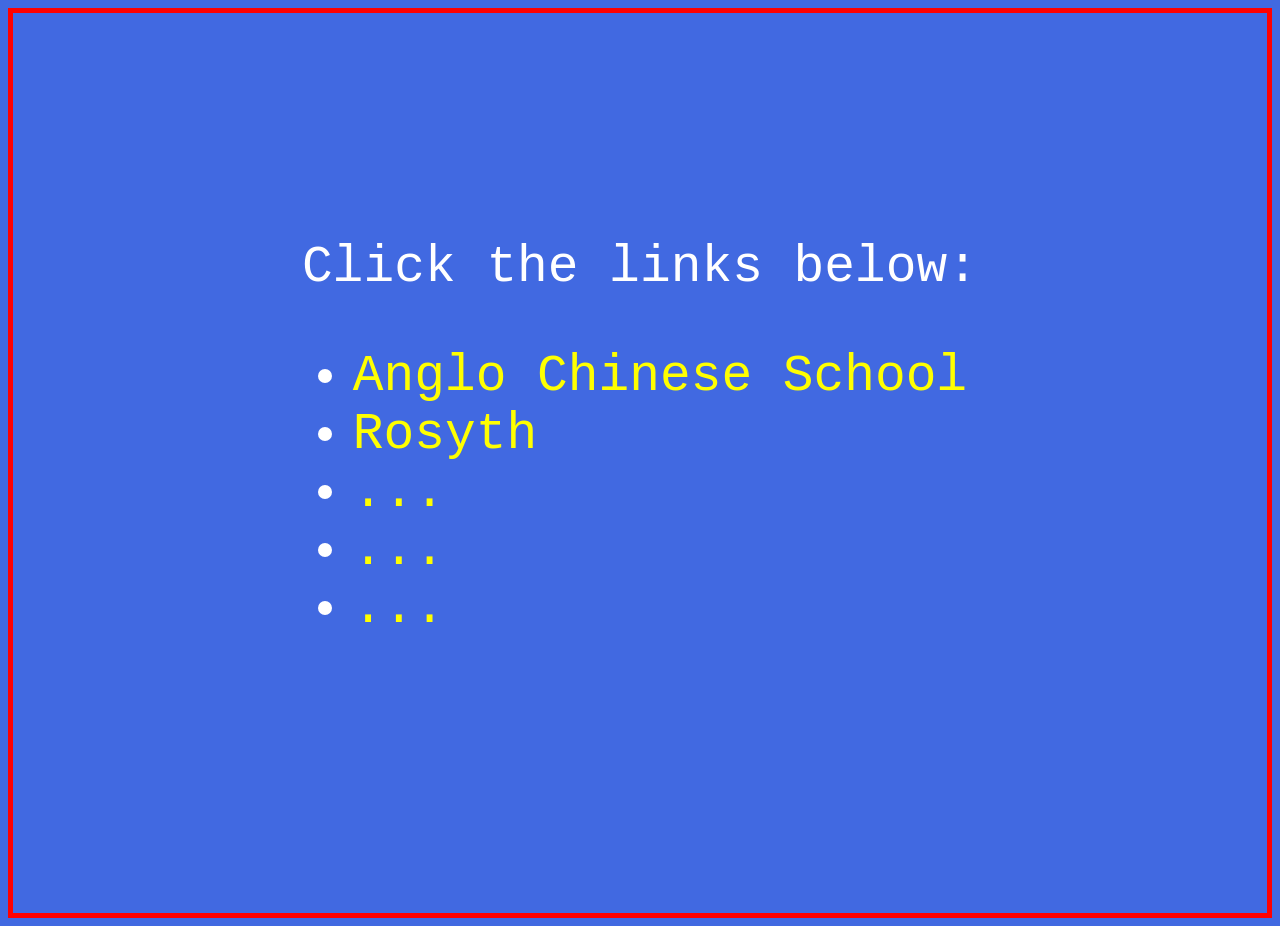
==== commit aeea8cd2: "added new exam papers" ====
--- a/exampapers/index.html
+++ b/exampapers/index.html
@@ -3,2953 +3,44 @@
   <head>
     <meta charset="UTF-8" />
     <meta name="viewport" content="width=device-width, initial-scale=1.0" />
-    <title>English Language Examination - Primary 6</title>
+    <title>Odin Projects</title>
     <style>
-      :root {
-        --primary-color: #2c3e50;
-        --secondary-color: #3498db;
-        --accent-color: #e74c3c;
-        --light-color: #ecf0f1;
-        --success-color: #27ae60;
-        --warning-color: #f39c12;
-      }
-
-      * {
-        box-sizing: border-box;
-        margin: 0;
-        padding: 0;
-        font-family: "Segoe UI", Tahoma, Geneva, Verdana, sans-serif;
-      }
-
       body {
-        background-color: #f5f7fa;
-        color: #333;
-        line-height: 1.6;
-      }
-
-      .container {
-        max-width: 1000px;
-        margin: 0 auto;
-        padding: 20px;
-      }
-
-      header {
-        background-color: var(--primary-color);
-        color: white;
-        padding: 20px;
-        border-radius: 8px 8px 0 0;
-        text-align: center;
-        margin-bottom: 20px;
-      }
-
-      .exam-info {
-        background-color: var(--light-color);
-        padding: 15px;
-        border-radius: 8px;
-        margin-bottom: 20px;
-        display: flex;
-        justify-content: space-between;
-        flex-wrap: wrap;
-      }
-
-      .student-details {
+        font-family: "Courier New", Courier, monospace;
+        font-size: 4vw;
+        background: royalblue;
+        color: #fff;
         display: flex;
         flex-direction: column;
-        gap: 10px;
-        margin-bottom: 20px;
+        justify-content: center;
+        align-items: center;
+        border: 5px solid red;
+        height: 100vh;
       }
-
-      .student-details input {
-        padding: 8px;
-        border: 1px solid #ddd;
-        border-radius: 4px;
-        width: 200px;
-      }
-
-      .timer-section {
-        background-color: var(--warning-color);
-        color: white;
-        padding: 10px;
-        border-radius: 8px;
-        text-align: center;
-        margin-bottom: 20px;
-        font-size: 1.2rem;
-        font-weight: bold;
-      }
-
-      .booklet-tabs {
-        display: flex;
-        margin-bottom: 20px;
-        border-bottom: 2px solid var(--secondary-color);
-      }
-
-      .tab {
-        padding: 10px 20px;
-        background-color: #e0e0e0;
-        border: none;
-        border-radius: 8px 8px 0 0;
-        margin-right: 5px;
-        cursor: pointer;
-        font-weight: bold;
-      }
-
-      .tab.active {
-        background-color: var(--secondary-color);
-        color: white;
-      }
-
-      .booklet {
-        display: none;
-        background-color: white;
-        padding: 20px;
-        border-radius: 0 0 8px 8px;
-        box-shadow: 0 2px 10px rgba(0, 0, 0, 0.1);
-      }
-
-      .booklet.active {
-        display: block;
-      }
-
-      .section {
-        margin-bottom: 30px;
-        display: none;
-      }
-
-      .section.active {
-        display: block;
-      }
-
-      .section-title {
-        background-color: var(--light-color);
-        padding: 10px;
-        border-left: 4px solid var(--secondary-color);
-        margin-bottom: 15px;
-        font-weight: bold;
-      }
-
-      .question {
-        margin-bottom: 20px;
-        padding: 15px;
-        border: 1px solid #eee;
-        border-radius: 8px;
-        transition: background-color 0.3s;
-      }
-
-      .question:hover {
-        background-color: #f9f9f9;
-      }
-
-      .question-number {
-        font-weight: bold;
-        margin-bottom: 10px;
-        color: var(--primary-color);
-      }
-
-      .options {
-        display: flex;
-        flex-direction: column;
-        gap: 8px;
-      }
-
-      .option {
-        display: flex;
-        align-items: center;
-        gap: 10px;
-      }
-
-      .option input {
-        margin-right: 5px;
-      }
-
-      .controls {
-        display: flex;
-        justify-content: space-between;
-        margin-top: 30px;
-      }
-
-      button {
-        padding: 10px 20px;
-        background-color: var(--secondary-color);
-        color: white;
-        border: none;
-        border-radius: 4px;
-        cursor: pointer;
-        font-weight: bold;
-        transition: background-color 0.3s;
-      }
-
-      button:hover {
-        background-color: #2980b9;
-      }
-
-      button.submit {
-        background-color: var(--success-color);
-      }
-
-      button.submit:hover {
-        background-color: #219653;
-      }
-
-      button:disabled {
-        background-color: #cccccc;
-        cursor: not-allowed;
-      }
-
-      .results {
-        display: none;
-        background-color: white;
-        padding: 30px;
-        border-radius: 8px;
-        box-shadow: 0 2px 10px rgba(0, 0, 0, 0.1);
-        margin-top: 20px;
-      }
-
-      .results.active {
-        display: block;
-      }
-
-      .score-display {
-        text-align: center;
-        font-size: 2rem;
-        margin: 20px 0;
-        color: var(--primary-color);
-      }
-
-      .results-details {
-        display: grid;
-        grid-template-columns: 1fr 1fr;
-        gap: 20px;
-        margin-top: 20px;
-      }
-
-      .booklet-score {
-        padding: 15px;
-        background-color: var(--light-color);
-        border-radius: 8px;
-      }
-
-      .booklet-title {
-        font-weight: bold;
-        margin-bottom: 10px;
-        color: var(--primary-color);
-      }
-
-      .section-navigation {
-        display: flex;
-        justify-content: center;
-        gap: 10px;
-        margin: 20px 0;
-        flex-wrap: wrap;
-      }
-
-      .section-btn {
-        padding: 8px 15px;
-        background-color: #e0e0e0;
-        border: none;
-        border-radius: 4px;
-        cursor: pointer;
-      }
-
-      .section-btn.active {
-        background-color: var(--secondary-color);
-        color: white;
-      }
-
-      .passage {
-        background-color: #f8f9fa;
-        padding: 15px;
-        border-radius: 8px;
-        margin-bottom: 20px;
-        border-left: 4px solid var(--secondary-color);
-      }
-
-      .comprehension-text {
-        background-color: #f8f9fa;
-        padding: 15px;
-        border-radius: 8px;
-        margin-bottom: 20px;
-        border-left: 4px solid var(--accent-color);
-        font-style: italic;
-      }
-
-      img {
-        width: 700px;
-        height: auto;
-      }
-
-      @media (max-width: 768px) {
-        .exam-info {
-          flex-direction: column;
-          gap: 10px;
-        }
-
-        .results-details {
-          grid-template-columns: 1fr;
-        }
+      li a {
+        color: yellow;
+        text-decoration: none;
       }
     </style>
   </head>
   <body>
-    <div class="container">
-      <header>
-        <h1>2024 PRELIMINARY EXAMINATION</h1>
-        <h2>ENGLISH LANGUAGE - PAPER TWO</h2>
-        <p>PRIMARY SIX</p>
-      </header>
-
-      <div class="exam-info">
-        <div>
-          <p><strong>Date:</strong> 15 August 2024</p>
-          <p><strong>Duration:</strong> 1 hour 50 minutes</p>
-        </div>
-        <div>
-          <p>
-            <strong>Student:</strong>
-            <span id="student-name-display">Not entered</span>
-          </p>
-          <p>
-            <strong>Class:</strong>
-            <span id="student-class-display">Not entered</span>
-          </p>
-        </div>
-      </div>
-
-      <div class="student-details">
-        <h3>Enter Your Details</h3>
-        <div style="display: flex; gap: 15px; flex-wrap: wrap">
-          <div>
-            <label for="student-name">Name:</label>
-            <input
-              type="text"
-              id="student-name"
-              placeholder="Enter your name"
-            />
-          </div>
-          <div>
-            <label for="student-class">Class:</label>
-            <input
-              type="text"
-              id="student-class"
-              placeholder="e.g., Primary 6A"
-            />
-          </div>
-        </div>
-      </div>
-
-      <div class="timer-section">
-        <p>Time Remaining: <span id="timer">01:30:00</span></p>
-      </div>
-
-      <div class="booklet-tabs">
-        <button class="tab active" data-target="booklet-a">Booklet A</button>
-        <button class="tab" data-target="booklet-b">Booklet B</button>
-      </div>
-
-      <div id="booklet-a" class="booklet active">
-        <div class="section-navigation" id="booklet-a-nav">
-          <!-- Navigation buttons will be added dynamically -->
-        </div>
-
-        <!-- Section A1: Questions 1-10 -->
-        <!-- Section A1: Questions 1-10 -->
-        <div class="section active" id="section-a1">
-          <div class="section-title">Questions 1 to 10</div>
-          <p>
-            For each question, four options are given. One of them is the
-            correct answer. Make your choice (1, 2, 3 or 4).
-          </p>
-
-          <!-- Question 1 -->
-          <div class="question" id="q1">
-            <div class="question-number">
-              1. Mary rarely stays up late, ______?
-            </div>
-            <div class="options">
-              <div class="option">
-                <input type="radio" name="q1" value="1" /> (1) is it
-              </div>
-              <div class="option">
-                <input type="radio" name="q1" value="2" /> (2) isn't it
-              </div>
-              <div class="option">
-                <input type="radio" name="q1" value="3" /> (3) does she
-              </div>
-              <div class="option">
-                <input type="radio" name="q1" value="4" /> (4) doesn't she
-              </div>
-            </div>
-          </div>
-
-          <!-- Question 2 -->
-          <div class="question" id="q2">
-            <div class="question-number">
-              2. Neither Jack nor ______ completed the assignment as we were
-              tired.
-            </div>
-            <div class="options">
-              <div class="option">
-                <input type="radio" name="q2" value="1" /> (1) I
-              </div>
-              <div class="option">
-                <input type="radio" name="q2" value="2" /> (2) us
-              </div>
-              <div class="option">
-                <input type="radio" name="q2" value="3" /> (3) me
-              </div>
-              <div class="option">
-                <input type="radio" name="q2" value="4" /> (4) myself
-              </div>
-            </div>
-          </div>
-
-          <!-- Question 3 -->
-          <div class="question" id="q3">
-            <div class="question-number">
-              3. The lady to ______ you were speaking earlier is my neighbour.
-            </div>
-            <div class="options">
-              <div class="option">
-                <input type="radio" name="q3" value="1" /> (1) who
-              </div>
-              <div class="option">
-                <input type="radio" name="q3" value="2" /> (2) which
-              </div>
-              <div class="option">
-                <input type="radio" name="q3" value="3" /> (3) whom
-              </div>
-              <div class="option">
-                <input type="radio" name="q3" value="4" /> (4) whose
-              </div>
-            </div>
-          </div>
-
-          <!-- Question 4 -->
-          <div class="question" id="q4">
-            <div class="question-number">
-              4. ______ the rising temperatures, many people continue to
-              participate in outdoor activities.
-            </div>
-            <div class="options">
-              <div class="option">
-                <input type="radio" name="q4" value="1" /> (1) Owing to
-              </div>
-              <div class="option">
-                <input type="radio" name="q4" value="2" /> (2) In spite of
-              </div>
-              <div class="option">
-                <input type="radio" name="q4" value="3" /> (3) Because of
-              </div>
-              <div class="option">
-                <input type="radio" name="q4" value="4" /> (4) Even though
-              </div>
-            </div>
-          </div>
-
-          <!-- Question 5 -->
-          <div class="question" id="q5">
-            <div class="question-number">
-              5. Had it not been for my brother, I ______ to the concert as I do
-              not like crowds.
-            </div>
-            <div class="options">
-              <div class="option">
-                <input type="radio" name="q5" value="1" /> (1) will not go
-              </div>
-              <div class="option">
-                <input type="radio" name="q5" value="2" /> (2) would not go
-              </div>
-              <div class="option">
-                <input type="radio" name="q5" value="3" /> (3) will not be going
-              </div>
-              <div class="option">
-                <input type="radio" name="q5" value="4" /> (4) would not have
-                gone
-              </div>
-            </div>
-          </div>
-
-          <!-- Question 6 -->
-          <div class="question" id="q6">
-            <div class="question-number">
-              6. My sister, as well as my cousins, ______ a party to celebrate
-              my upcoming birthday.
-            </div>
-            <div class="options">
-              <div class="option">
-                <input type="radio" name="q6" value="1" /> (1) organise
-              </div>
-              <div class="option">
-                <input type="radio" name="q6" value="2" /> (2) is organising
-              </div>
-              <div class="option">
-                <input type="radio" name="q6" value="3" /> (3) are organising
-              </div>
-              <div class="option">
-                <input type="radio" name="q6" value="4" /> (4) have organised
-              </div>
-            </div>
-          </div>
-
-          <!-- Question 7 -->
-          <div class="question" id="q7">
-            <div class="question-number">
-              7. Although he was poor, the generous man gave the ______ that he
-              had to charity.
-            </div>
-            <div class="options">
-              <div class="option">
-                <input type="radio" name="q7" value="1" /> (1) little
-              </div>
-              <div class="option">
-                <input type="radio" name="q7" value="2" /> (2) none
-              </div>
-              <div class="option">
-                <input type="radio" name="q7" value="3" /> (3) some
-              </div>
-              <div class="option">
-                <input type="radio" name="q7" value="4" /> (4) much
-              </div>
-            </div>
-          </div>
-
-          <!-- Question 8 -->
-          <div class="question" id="q8">
-            <div class="question-number">
-              8. On seeing the discipline master approaching, the class fell
-              silent and ______ dared to utter a word.
-            </div>
-            <div class="options">
-              <div class="option">
-                <input type="radio" name="q8" value="1" /> (1) nobody
-              </div>
-              <div class="option">
-                <input type="radio" name="q8" value="2" /> (2) anybody
-              </div>
-              <div class="option">
-                <input type="radio" name="q8" value="3" /> (3) everybody
-              </div>
-              <div class="option">
-                <input type="radio" name="q8" value="4" /> (4) somebody
-              </div>
-            </div>
-          </div>
-
-          <!-- Question 9 -->
-          <div class="question" id="q9">
-            <div class="question-number">
-              9. My brother suggested that I ______ to bed early instead of
-              staying up to study for my examination the next day.
-            </div>
-            <div class="options">
-              <div class="option">
-                <input type="radio" name="q9" value="1" /> (1) go
-              </div>
-              <div class="option">
-                <input type="radio" name="q9" value="2" /> (2) went
-              </div>
-              <div class="option">
-                <input type="radio" name="q9" value="3" /> (3) am going
-              </div>
-              <div class="option">
-                <input type="radio" name="q9" value="4" /> (4) had gone
-              </div>
-            </div>
-          </div>
-
-          <!-- Question 10 -->
-          <div class="question" id="q10">
-            <div class="question-number">
-              10. As Jane's pencil case was similar ______ Mary's, she mistook
-              Mary's for hers.
-            </div>
-            <div class="options">
-              <div class="option">
-                <input type="radio" name="q10" value="1" /> (1) in
-              </div>
-              <div class="option">
-                <input type="radio" name="q10" value="2" /> (2) to
-              </div>
-              <div class="option">
-                <input type="radio" name="q10" value="3" /> (3) with
-              </div>
-              <div class="option">
-                <input type="radio" name="q10" value="4" /> (4) from
-              </div>
-            </div>
-          </div>
-        </div>
-
-        <!-- Section A2: Questions 11-15 -->
-        <div class="section" id="section-a2">
-          <div class="section-title">Questions 11 to 15</div>
-          <p>
-            For each question, four options are given. One of them is the
-            correct answer. Make your choice (1, 2, 3 or 4).
-          </p>
-
-          <!-- Question 11 -->
-          <div class="question" id="q11">
-            <div class="question-number">
-              11. "How do I solve this puzzle?" Tom ______ as he tried to put
-              the pieces together.
-            </div>
-            <div class="options">
-              <div class="option">
-                <input type="radio" name="q11" value="1" /> (1) figured
-              </div>
-              <div class="option">
-                <input type="radio" name="q11" value="2" /> (2) debated
-              </div>
-              <div class="option">
-                <input type="radio" name="q11" value="3" /> (3) pondered
-              </div>
-              <div class="option">
-                <input type="radio" name="q11" value="4" /> (4) speculated
-              </div>
-            </div>
-          </div>
-
-          <!-- Question 12 -->
-          <div class="question" id="q12">
-            <div class="question-number">
-              12. We need to be ______ in our work to avoid making careless
-              mistakes.
-            </div>
-            <div class="options">
-              <div class="option">
-                <input type="radio" name="q12" value="1" /> (1) prompt
-              </div>
-              <div class="option">
-                <input type="radio" name="q12" value="2" /> (2) decisive
-              </div>
-              <div class="option">
-                <input type="radio" name="q12" value="3" /> (3) convincing
-              </div>
-              <div class="option">
-                <input type="radio" name="q12" value="4" /> (4) meticulous
-              </div>
-            </div>
-          </div>
-
-          <!-- Question 13 -->
-          <div class="question" id="q13">
-            <div class="question-number">
-              13. The arrogant boy refused to ______ his mistake and apologise
-              for it.
-            </div>
-            <div class="options">
-              <div class="option">
-                <input type="radio" name="q13" value="1" /> (1) affirm
-              </div>
-              <div class="option">
-                <input type="radio" name="q13" value="2" /> (2) announce
-              </div>
-              <div class="option">
-                <input type="radio" name="q13" value="3" /> (3) acknowledge
-              </div>
-              <div class="option">
-                <input type="radio" name="q13" value="4" /> (4) accommodate
-              </div>
-            </div>
-          </div>
-
-          <!-- Question 14 -->
-          <div class="question" id="q14">
-            <div class="question-number">
-              14. Tom and Jerry are always quarrelling because they cannot
-              ______.
-            </div>
-            <div class="options">
-              <div class="option">
-                <input type="radio" name="q14" value="1" /> (1) break a leg
-              </div>
-              <div class="option">
-                <input type="radio" name="q14" value="2" /> (2) hit the sack
-              </div>
-              <div class="option">
-                <input type="radio" name="q14" value="3" /> (3) see eye to eye
-              </div>
-              <div class="option">
-                <input type="radio" name="q14" value="4" /> (4) sit on the fence
-              </div>
-            </div>
-          </div>
-
-          <!-- Question 15 -->
-          <div class="question" id="q15">
-            <div class="question-number">
-              15. Realising that there was no escape, the robber did not ______
-              a fight when the policeman handcuffed him.
-            </div>
-            <div class="options">
-              <div class="option">
-                <input type="radio" name="q15" value="1" /> (1) put on
-              </div>
-              <div class="option">
-                <input type="radio" name="q15" value="2" /> (2) put up
-              </div>
-              <div class="option">
-                <input type="radio" name="q15" value="3" /> (3) put off
-              </div>
-              <div class="option">
-                <input type="radio" name="q15" value="4" /> (4) put down
-              </div>
-            </div>
-          </div>
-        </div>
-
-        <!-- Section A3: Questions 16-20 -->
-        <div class="section" id="section-a3">
-          <div class="section-title">Questions 16 to 20</div>
-          <p>
-            For each question, choose the word closest in meaning to the
-            underlined word(s).
-          </p>
-
-          <div class="passage">
-            <p>
-              Climate change refers to a change in the typical weather of a
-              region over a long period of time. Scientists have observed that
-              the Earth is getting warmer, and the global temperature is rising.
-              This occurrence is called global warming. As human activities such
-              as the destruction of forests and burning of fossil fuels lead to
-              global warming, we all should play an active role to ease this
-              problem. Do you know you can make a difference by making simple
-              choices daily? You can conserve energy by switching off lights,
-              fans and your computer when they are not in use. You can also save
-              energy by recycling properly. To do so, you need to know what
-              items can be recycled, and ensure that they are clean and dry
-              before depositing them into recycling bins.
-            </p>
-            <p>
-              Collectively, we can help slow down climate change and save the
-              Earth. Let's do our part and make a difference!
-            </p>
-          </div>
-
-          <!-- Question 16 -->
-          <div class="question" id="q16">
-            <div class="question-number">
-              16. Scientists have <u>observed</u> that the Earth is getting
-              warmer.
-            </div>
-            <div class="options">
-              <div class="option">
-                <input type="radio" name="q16" value="1" /> (1) defined
-              </div>
-              <div class="option">
-                <input type="radio" name="q16" value="2" /> (2) noticed
-              </div>
-              <div class="option">
-                <input type="radio" name="q16" value="3" /> (3) accepted
-              </div>
-              <div class="option">
-                <input type="radio" name="q16" value="4" /> (4) overlooked
-              </div>
-            </div>
-          </div>
-
-          <!-- Question 17 -->
-          <div class="question" id="q17">
-            <div class="question-number">
-              17. This <u>occurrence</u> is called global warming.
-            </div>
-            <div class="options">
-              <div class="option">
-                <input type="radio" name="q17" value="1" /> (1) action
-              </div>
-              <div class="option">
-                <input type="radio" name="q17" value="2" /> (2) situation
-              </div>
-              <div class="option">
-                <input type="radio" name="q17" value="3" /> (3) outcome
-              </div>
-              <div class="option">
-                <input type="radio" name="q17" value="4" /> (4) response
-              </div>
-            </div>
-          </div>
-
-          <!-- Question 18 -->
-          <div class="question" id="q18">
-            <div class="question-number">
-              18. We all should play an active role to <u>ease</u> this problem.
-            </div>
-            <div class="options">
-              <div class="option">
-                <input type="radio" name="q18" value="1" /> (1) absorb
-              </div>
-              <div class="option">
-                <input type="radio" name="q18" value="2" /> (2) assume
-              </div>
-              <div class="option">
-                <input type="radio" name="q18" value="3" /> (3) alleviate
-              </div>
-              <div class="option">
-                <input type="radio" name="q18" value="4" /> (4) aggravate
-              </div>
-            </div>
-          </div>
-
-          <!-- Question 19 -->
-          <div class="question" id="q19">
-            <div class="question-number">
-              19. You can also save energy by recycling properly. To do so, you
-              need to know what items can be recycled, and ensure that they are
-              clean and dry before <u>depositing</u> them into recycling bins.
-            </div>
-            <div class="options">
-              <div class="option">
-                <input type="radio" name="q19" value="1" /> (1) sorting
-              </div>
-              <div class="option">
-                <input type="radio" name="q19" value="2" /> (2) settling
-              </div>
-              <div class="option">
-                <input type="radio" name="q19" value="3" /> (3) placing
-              </div>
-              <div class="option">
-                <input type="radio" name="q19" value="4" /> (4) directing
-              </div>
-            </div>
-          </div>
-
-          <!-- Question 20 -->
-          <div class="question" id="q20">
-            <div class="question-number">
-              20. <u>Collectively</u>, we can help slow down climate change and
-              save the Earth.
-            </div>
-            <div class="options">
-              <div class="option">
-                <input type="radio" name="q20" value="1" /> (1) Jointly
-              </div>
-              <div class="option">
-                <input type="radio" name="q20" value="2" /> (2) Totally
-              </div>
-              <div class="option">
-                <input type="radio" name="q20" value="3" /> (3) Commonly
-              </div>
-              <div class="option">
-                <input type="radio" name="q20" value="4" /> (4) Individually
-              </div>
-            </div>
-          </div>
-        </div>
-
-        <!-- Section A4: Questions 21-28 -->
-        <div class="section" id="section-a4">
-          <div class="section-title">Questions 21 to 28</div>
-          <p>Study the poster and then answer questions 21 to 28.</p>
-          <div><img src="p1.png" alt="" /></div>
-          <div><img src="p2.png" alt="" /></div>
-          <!--<div class="passage">
-            <h3>Welcome to The Explorers Club!</h3>
-            <p>
-              The Explorers Club is an outdoor activities club that promises to
-              provide children aged between four and twelve with hours of fun as
-              they discover the benefits of outdoor play.
-            </p>
-            <p>
-              Located on top of a hill, Singa Service Club is home to The
-              Explorers Club where we run our programmes both within the club
-              and at various outdoor spaces around Singapore.
-            </p>
-            <p>
-              We offer a series of outdoor skills learning programmes, holiday
-              camps and even host birthday parties at our venue throughout the
-              year.
-            </p>
-            <ul>
-              <li>
-                Sign up as a member of The Explorers Club and get 10% off the
-                entrance fee for all events planned by the club.
-              </li>
-              <li>
-                All members will be able to enjoy selected facilities available
-                at Singa Service Club too.
-              </li>
-            </ul>
-
-            <h4>Why join us?</h4>
-            <p>
-              We aim to equip children with essential survival skills through
-              play. Under the supervision of certified instructors, children as
-              young as five years old will learn how to pitch a tent, identify
-              edible plants, collect clean water and read maps. These skills
-              will help children to become independent individuals.
-            </p>
-            <p>
-              We believe that being in nature can foster a sense of
-              responsibility and care for the environment. Electronic devices
-              can be great educational tools. However, learning and playing
-              outdoors can give children a chance to grow their curiosity. They
-              will also learn to have empathy for nature and wildlife as they
-              admire the natural beauty around them.
-            </p>
-            <p>
-              We focus on exposing young children to situations that will build
-              their character, strength, resilience and forge friendships.
-              Outdoor activities are not always smooth sailing and children will
-              need to persevere. Though they may not always succeed, these
-              activities encourage children to show teamwork and communicate
-              respectfully.
-            </p>
-            <p>Sign your child up today!</p>
-
-            <h3>Step Out and Be Active</h3>
-            <p>
-              <strong>2 and 3 September 2024</strong><br />
-              <strong>2 p.m. to 6 p.m.</strong><br />
-              <strong>KANDAI CENTRE</strong><br />
-              <strong>ENTRANCE FEE: $10</strong>
-            </p>
-
-            <p>
-              Join us for a two-day special event lined up for the upcoming
-              September holidays!
-            </p>
-
-            <h4>HIGHLIGHTS</h4>
-
-            <p>
-              <strong>Camping Skills Workshop</strong><br />
-              Date: 2 September<br />
-              Time: 2 p.m.<br />
-              Venue: Nature Foyer
-            </p>
-            <p>
-              Participants will learn camping skills such as tent-pitching,
-              map-reading and outdoor cooking during this three-hour workshop
-              conducted by trainers from Camp-A-School. All materials will be
-              provided. Registration must be done online at www.CAS.com.sg
-            </p>
-
-            <p>
-              <strong>Bukit Limah Walk</strong><br />
-              Date: 3 September<br />
-              Time: 3 p.m.<br />
-              Venue: Wander Room
-            </p>
-            <p>
-              Participants will go on a two-hour walk. Miss Claire Lian, a
-              professional local guide, will share more about the flora and
-              fauna of the area. Scan the QR code to register for the walk as
-              well as get a free cap.
-            </p>
-
-            <p>
-              <strong>Rock Climbing Clinic</strong><br />
-              Date: 2 and 3 September<br />
-              Time: 2.30 p.m. (Session 1)<br />
-              4.30 p.m. (Session 2)<br />
-              Venue: Grove Hall
-            </p>
-            <p>
-              Trainers from The Pebbles Company will teach participants the
-              basic skills of rock climbing. Equipment and footwear will be
-              provided. Each session lasts two hours. All participants must be
-              dressed in sports gear. Registration must be done online at
-              www.TPC.org.sg
-            </p>
-
-            <p>
-              <strong>Sea Sports Safety Talk</strong><br />
-              Date: 2 and 3 September<br />
-              Time: 3 p.m. (Session 1)<br />
-              4.30 p.m. (Session 2)<br />
-              Venue: Expert Room
-            </p>
-            <p>
-              Participants can gain insights and learn more about taking part in
-              sea sports safely. The talk is given by Mr Leonard Tan, a Safety
-              Officer from The Sports Association. No registration needed.
-            </p>
-
-            <p>
-              Organised by: The Explorers Club<br />
-              Supported by: Kandai Centre
-            </p>
-
-            <p>
-              For enquiries about the club, contact Hollie Chin at
-              Hollie@TEC.com.sg
-            </p>
-          </div>-->
-
-          <!-- Question 21 -->
-          <div class="question" id="q21">
-            <div class="question-number">
-              21. Why is an exclamation mark used in the heading, "Welcome to
-              The Explorers Club!"?
-            </div>
-            <div class="options">
-              <div class="option">
-                <input type="radio" name="q21" value="1" /> (1) to excite
-                readers to join the club
-              </div>
-              <div class="option">
-                <input type="radio" name="q21" value="2" /> (2) to guide readers
-                to be explorers
-              </div>
-              <div class="option">
-                <input type="radio" name="q21" value="3" /> (3) to instruct
-                readers to love the outdoors
-              </div>
-              <div class="option">
-                <input type="radio" name="q21" value="4" /> (4) to encourage
-                readers to meet explorers
-              </div>
-            </div>
-          </div>
-
-          <!-- Question 22 -->
-          <div class="question" id="q22">
-            <div class="question-number">
-              22. What is the main aim of The Explorers Club?
-            </div>
-            <div class="options">
-              <div class="option">
-                <input type="radio" name="q22" value="1" /> (1) to host
-                children's birthday parties
-              </div>
-              <div class="option">
-                <input type="radio" name="q22" value="2" /> (2) to encourage
-                learning beyond indoor settings
-              </div>
-              <div class="option">
-                <input type="radio" name="q22" value="3" /> (3) to entertain
-                children during the school holidays
-              </div>
-              <div class="option">
-                <input type="radio" name="q22" value="4" /> (4) to travel to
-                various outdoor spaces around Singapore
-              </div>
-            </div>
-          </div>
-
-          <!-- Question 23 -->
-          <div class="question" id="q23">
-            <div class="question-number">
-              23. According to the poster, which of the following is true of
-              outdoor activities club? Participants will ______.
-            </div>
-            <div class="options">
-              <div class="option">
-                <input type="radio" name="q23" value="1" /> (1) need to work
-                individually
-              </div>
-              <div class="option">
-                <input type="radio" name="q23" value="2" /> (2) learn how to
-                grow edible plants
-              </div>
-              <div class="option">
-                <input type="radio" name="q23" value="3" /> (3) have a chance to
-                make new friends
-              </div>
-              <div class="option">
-                <input type="radio" name="q23" value="4" /> (4) learn survival
-                skills using electronic devices
-              </div>
-            </div>
-          </div>
-
-          <!-- Question 24 -->
-          <div class="question" id="q24">
-            <div class="question-number">
-              24. Which of the following is true of the activities organised at
-              Step Out and Be Active?
-            </div>
-            <div class="options">
-              <div class="option">
-                <input type="radio" name="q24" value="1" /> (1) All participants
-                will receive a free cap.
-              </div>
-              <div class="option">
-                <input type="radio" name="q24" value="2" /> (2) The activities
-                are held in the afternoon.
-              </div>
-              <div class="option">
-                <input type="radio" name="q24" value="3" /> (3) Registration is
-                needed for all the activities.
-              </div>
-              <div class="option">
-                <input type="radio" name="q24" value="4" /> (4) Participants
-                must pay for all materials and equipment used.
-              </div>
-            </div>
-          </div>
-
-          <!-- Question 25 -->
-          <div class="question" id="q25">
-            <div class="question-number">
-              25. Alex is thinking about joining The Explorers Club. According
-              to the poster, he should join the club if he wants to ______.
-            </div>
-            <div class="options">
-              <div class="option">
-                <input type="radio" name="q25" value="1" /> (1) pitch a tent on
-                top of a hill
-              </div>
-              <div class="option">
-                <input type="radio" name="q25" value="2" /> (2) be a member of
-                Singa Service Club
-              </div>
-              <div class="option">
-                <input type="radio" name="q25" value="3" /> (3) enjoy all
-                facilities at Singa Service Club
-              </div>
-              <div class="option">
-                <input type="radio" name="q25" value="4" /> (4) pay less to be
-                part of Step Out and Be Active
-              </div>
-            </div>
-          </div>
-
-          <!-- Question 26 -->
-          <div class="question" id="q26">
-            <div class="question-number">
-              26. Roger would like to learn more about plants and flowers from
-              an expert. Which venue should he report at?
-            </div>
-            <div class="options">
-              <div class="option">
-                <input type="radio" name="q26" value="1" /> (1) Grove Hall
-              </div>
-              <div class="option">
-                <input type="radio" name="q26" value="2" /> (2) Nature Foyer
-              </div>
-              <div class="option">
-                <input type="radio" name="q26" value="3" /> (3) Expert Room
-              </div>
-              <div class="option">
-                <input type="radio" name="q26" value="4" /> (4) Wander Room
-              </div>
-            </div>
-          </div>
-
-          <!-- Question 27 -->
-          <div class="question" id="q27">
-            <div class="question-number">
-              27. Devi wants to join the Rock Climbing Clinic on 2 September.
-              She must ______.
-            </div>
-            <div class="options">
-              <div class="option">
-                <input type="radio" name="q27" value="1" /> (1) be available for
-                an hour
-              </div>
-              <div class="option">
-                <input type="radio" name="q27" value="2" /> (2) bring rock
-                climbing shoes
-              </div>
-              <div class="option">
-                <input type="radio" name="q27" value="3" /> (3) register for the
-                activity online
-              </div>
-              <div class="option">
-                <input type="radio" name="q27" value="4" /> (4) have basic
-                rock-climbing skills
-              </div>
-            </div>
-          </div>
-
-          <!-- Question 28 -->
-          <div class="question" id="q28">
-            <div class="question-number">
-              28. Pamela wants to take part in Step Out and Be Active on 3
-              September but she is only free from 3.30 p.m. onwards. Which two
-              activities can she choose to participate in?
-            </div>
-            <div class="options">
-              <div class="option">
-                <input type="radio" name="q28" value="1" /> (1) Rock Climbing
-                Clinic and Bukit Limah Walk
-              </div>
-              <div class="option">
-                <input type="radio" name="q28" value="2" /> (2) Camping Skills
-                Workshop and Bukit Limah Walk
-              </div>
-              <div class="option">
-                <input type="radio" name="q28" value="3" /> (3) Rock Climbing
-                Clinic and Sea Sports Safety Talk
-              </div>
-              <div class="option">
-                <input type="radio" name="q28" value="4" /> (4) Camping Skills
-                Workshop and Sea Sports Safety Talk
-              </div>
-            </div>
-          </div>
-        </div>
-
-        <div class="controls">
-          <button id="prev-btn-a">Previous Section</button>
-          <button id="next-btn-a">Next Section</button>
-        </div>
-      </div>
-
-      <div id="booklet-b" class="booklet">
-        <div class="section-navigation" id="booklet-b-nav">
-          <!-- Navigation buttons will be added dynamically -->
-        </div>
-
-        <!-- Section B1: Questions 29-38 -->
-        <div class="section active" id="section-b1">
-          <div class="section-title">
-            Questions 29 to 38 - Fill in the blanks
-          </div>
-          <p>
-            There are 10 blanks in the passage below. From the list of words
-            given, choose the most suitable word for each blank.
-          </p>
-
-          <div class="passage">
-            <p>
-              Smooth-coated otters are named after their velvety smooth coats.
-              They are one of the two otter species found in Singapore and are
-              the largest otters in Southeast Asia. These mammals are often
-              spotted in mangroves and coastal areas <u>______ (29)</u> they
-              search for clams, fish and other small creatures. They
-              <u>______ (30)</u> webbed paws that are highly adapted
-              <u>______ (31)</u> swimming. They are playful creatures and like
-              to swim in packs of four <u>______ (32)</u> twelve while chasing
-              after fish.
-            </p>
-            <p>
-              Otters <u>______ (33)</u> most regularly seen at the wetlands in
-              the past. <u>______ (34)</u> the years, there have been frequent
-              sightings reported all over the island in places such as the
-              Botanic Gardens and even the financial district, Marina Bay. It is
-              natural to be curious when you chance <u>______ (35)</u> otters.
-              However, you should not touch or chase the otters. Going too close
-              to the otters may frighten them. Avoid talking loudly or using
-              flash photography <u>______ (36)</u> noise and light may scare and
-              provoke them. If you take your dog for a walk, you
-              <u>______ (37)</u> keep it on a leash. Your dog may chase the
-              otters and frighten them. <u>______ (38)</u> this happens, otters
-              may attack out of fear.
-            </p>
-            <p>
-              Keeping a respectful distance will ensure otters and humans can
-              live together harmoniously in the same environment.
-            </p>
-          </div>
-
-          <!-- Question 29 -->
-          <div class="question" id="q29">
-            <div class="question-number">
-              29. These mammals are often spotted in mangroves and coastal areas
-              ______ they search for clams, fish and other small creatures.
-            </div>
-            <div class="options">
-              <select name="q29" class="blank-select">
-                <option value="">Select an option</option>
-                <option value="A">(A) are</option>
-                <option value="B">(B) as</option>
-                <option value="C">(C) for</option>
-                <option value="D">(D) have</option>
-                <option value="E">(E) had</option>
-                <option value="F">(F) off</option>
-                <option value="G">(G) over</option>
-                <option value="H">(H) should</option>
-                <option value="J">(J) to</option>
-                <option value="K">(K) too</option>
-                <option value="L">(L) upon</option>
-                <option value="M">(M) were</option>
-                <option value="N">(N) when</option>
-                <option value="P">(P) where</option>
-                <option value="Q">(Q) would</option>
-              </select>
-            </div>
-          </div>
-
-          <!-- Question 30 -->
-          <div class="question" id="q30">
-            <div class="question-number">
-              30. They ______ webbed paws that are highly adapted ______
-              swimming.
-            </div>
-            <div class="options">
-              <select name="q30" class="blank-select">
-                <option value="">Select an option</option>
-                <option value="A">(A) are</option>
-                <option value="B">(B) as</option>
-                <option value="C">(C) for</option>
-                <option value="D">(D) have</option>
-                <option value="E">(E) had</option>
-                <option value="F">(F) off</option>
-                <option value="G">(G) over</option>
-                <option value="H">(H) should</option>
-                <option value="J">(J) to</option>
-                <option value="K">(K) too</option>
-                <option value="L">(L) upon</option>
-                <option value="M">(M) were</option>
-                <option value="N">(N) when</option>
-                <option value="P">(P) where</option>
-                <option value="Q">(Q) would</option>
-              </select>
-            </div>
-          </div>
-
-          <!-- Question 31 -->
-          <div class="question" id="q31">
-            <div class="question-number">
-              31. They have webbed paws that are highly adapted ______ swimming.
-            </div>
-            <div class="options">
-              <select name="q31" class="blank-select">
-                <option value="">Select an option</option>
-                <option value="A">(A) are</option>
-                <option value="B">(B) as</option>
-                <option value="C">(C) for</option>
-                <option value="D">(D) have</option>
-                <option value="E">(E) had</option>
-                <option value="F">(F) off</option>
-                <option value="G">(G) over</option>
-                <option value="H">(H) should</option>
-                <option value="J">(J) to</option>
-                <option value="K">(K) too</option>
-                <option value="L">(L) upon</option>
-                <option value="M">(M) were</option>
-                <option value="N">(N) when</option>
-                <option value="P">(P) where</option>
-                <option value="Q">(Q) would</option>
-              </select>
-            </div>
-          </div>
-
-          <!-- Question 32 -->
-          <div class="question" id="q32">
-            <div class="question-number">
-              32. They are playful creatures and like to swim in packs of four
-              ______ twelve while chasing after fish.
-            </div>
-            <div class="options">
-              <select name="q32" class="blank-select">
-                <option value="">Select an option</option>
-                <option value="A">(A) are</option>
-                <option value="B">(B) as</option>
-                <option value="C">(C) for</option>
-                <option value="D">(D) have</option>
-                <option value="E">(E) had</option>
-                <option value="F">(F) off</option>
-                <option value="G">(G) over</option>
-                <option value="H">(H) should</option>
-                <option value="J">(J) to</option>
-                <option value="K">(K) too</option>
-                <option value="L">(L) upon</option>
-                <option value="M">(M) were</option>
-                <option value="N">(N) when</option>
-                <option value="P">(P) where</option>
-                <option value="Q">(Q) would</option>
-              </select>
-            </div>
-          </div>
-
-          <!-- Question 33 -->
-          <div class="question" id="q33">
-            <div class="question-number">
-              33. Otters ______ most regularly seen at the wetlands in the past.
-            </div>
-            <div class="options">
-              <select name="q33" class="blank-select">
-                <option value="">Select an option</option>
-                <option value="A">(A) are</option>
-                <option value="B">(B) as</option>
-                <option value="C">(C) for</option>
-                <option value="D">(D) have</option>
-                <option value="E">(E) had</option>
-                <option value="F">(F) off</option>
-                <option value="G">(G) over</option>
-                <option value="H">(H) should</option>
-                <option value="J">(J) to</option>
-                <option value="K">(K) too</option>
-                <option value="L">(L) upon</option>
-                <option value="M">(M) were</option>
-                <option value="N">(N) when</option>
-                <option value="P">(P) where</option>
-                <option value="Q">(Q) would</option>
-              </select>
-            </div>
-          </div>
-
-          <!-- Question 34 -->
-          <div class="question" id="q34">
-            <div class="question-number">
-              34. ______ the years, there have been frequent sightings reported
-              all over the island.
-            </div>
-            <div class="options">
-              <select name="q34" class="blank-select">
-                <option value="">Select an option</option>
-                <option value="A">(A) are</option>
-                <option value="B">(B) as</option>
-                <option value="C">(C) for</option>
-                <option value="D">(D) have</option>
-                <option value="E">(E) had</option>
-                <option value="F">(F) off</option>
-                <option value="G">(G) over</option>
-                <option value="H">(H) should</option>
-                <option value="J">(J) to</option>
-                <option value="K">(K) too</option>
-                <option value="L">(L) upon</option>
-                <option value="M">(M) were</option>
-                <option value="N">(N) when</option>
-                <option value="P">(P) where</option>
-                <option value="Q">(Q) would</option>
-              </select>
-            </div>
-          </div>
-
-          <!-- Question 35 -->
-          <div class="question" id="q35">
-            <div class="question-number">
-              35. It is natural to be curious when you chance ______ otters.
-            </div>
-            <div class="options">
-              <select name="q35" class="blank-select">
-                <option value="">Select an option</option>
-                <option value="A">(A) are</option>
-                <option value="B">(B) as</option>
-                <option value="C">(C) for</option>
-                <option value="D">(D) have</option>
-                <option value="E">(E) had</option>
-                <option value="F">(F) off</option>
-                <option value="G">(G) over</option>
-                <option value="H">(H) should</option>
-                <option value="J">(J) to</option>
-                <option value="K">(K) too</option>
-                <option value="L">(L) upon</option>
-                <option value="M">(M) were</option>
-                <option value="N">(N) when</option>
-                <option value="P">(P) where</option>
-                <option value="Q">(Q) would</option>
-              </select>
-            </div>
-          </div>
-
-          <!-- Question 36 -->
-          <div class="question" id="q36">
-            <div class="question-number">
-              36. Avoid talking loudly or using flash photography ______ noise
-              and light may scare and provoke them.
-            </div>
-            <div class="options">
-              <select name="q36" class="blank-select">
-                <option value="">Select an option</option>
-                <option value="A">(A) are</option>
-                <option value="B">(B) as</option>
-                <option value="C">(C) for</option>
-                <option value="D">(D) have</option>
-                <option value="E">(E) had</option>
-                <option value="F">(F) off</option>
-                <option value="G">(G) over</option>
-                <option value="H">(H) should</option>
-                <option value="J">(J) to</option>
-                <option value="K">(K) too</option>
-                <option value="L">(L) upon</option>
-                <option value="M">(M) were</option>
-                <option value="N">(N) when</option>
-                <option value="P">(P) where</option>
-                <option value="Q">(Q) would</option>
-              </select>
-            </div>
-          </div>
-
-          <!-- Question 37 -->
-          <div class="question" id="q37">
-            <div class="question-number">
-              37. If you take your dog for a walk, you ______ keep it on a
-              leash.
-            </div>
-            <div class="options">
-              <select name="q37" class="blank-select">
-                <option value="">Select an option</option>
-                <option value="A">(A) are</option>
-                <option value="B">(B) as</option>
-                <option value="C">(C) for</option>
-                <option value="D">(D) have</option>
-                <option value="E">(E) had</option>
-                <option value="F">(F) off</option>
-                <option value="G">(G) over</option>
-                <option value="H">(H) should</option>
-                <option value="J">(J) to</option>
-                <option value="K">(K) too</option>
-                <option value="L">(L) upon</option>
-                <option value="M">(M) were</option>
-                <option value="N">(N) when</option>
-                <option value="P">(P) where</option>
-                <option value="Q">(Q) would</option>
-              </select>
-            </div>
-          </div>
-
-          <!-- Question 38 -->
-          <div class="question" id="q38">
-            <div class="question-number">
-              38. ______ this happens, otters may attack out of fear.
-            </div>
-            <div class="options">
-              <select name="q38" class="blank-select">
-                <option value="">Select an option</option>
-                <option value="A">(A) are</option>
-                <option value="B">(B) as</option>
-                <option value="C">(C) for</option>
-                <option value="D">(D) have</option>
-                <option value="E">(E) had</option>
-                <option value="F">(F) off</option>
-                <option value="G">(G) over</option>
-                <option value="H">(H) should</option>
-                <option value="J">(J) to</option>
-                <option value="K">(K) too</option>
-                <option value="L">(L) upon</option>
-                <option value="M">(M) were</option>
-                <option value="N">(N) when</option>
-                <option value="P">(P) where</option>
-                <option value="Q">(Q) would</option>
-              </select>
-            </div>
-          </div>
-        </div>
-
-        <!-- Section B2: Questions 39-50 -->
-        <div class="section" id="section-b2">
-          <div class="section-title">
-            Questions 39 to 50 - Spelling and Grammar
-          </div>
-          <p>
-            Each of the underlined words contains either a spelling or
-            grammatical error. Write the correct word in each of the boxes.
-          </p>
-
-          <div class="passage">
-            <p>
-              The smell of the sea always reminds me of my fishing trips with my
-              father as a child. I would ride pillion on his motorcycle to the
-              usual fishing spot once a week. There, I would <u>lay</u> on a
-              picnic mat and read a book. <u>Obasionally</u>, I would be tasked
-              to search for live bait. I remember digging the soil with a rusty
-              red spade and <u>pull</u> out earthworms with my bare fingers.
-              Whenever I discovered one, I used to <u>skweel</u> in delight and
-              my father would nod at me approvingly. As I got older, my father
-              <u>allows</u> me to attach earthworms onto fishing hooks. I learnt
-              the hard way that fishing hooks could catch on to my clothes, hair
-              and even skin if I was not careful. Removing them
-              <u>are</u> painful and difficult.
-            </p>
-            <p>
-              My father also taught me how to use dried radish tied to a string
-              to lure little crabs from their hiding holes. Catching these crabs
-              <u>requaiered</u> me to stay very still. The minute I felt the
-              <u>slight</u> tug, I had to quickly position a pail below the crab
-              to let it drop into the pail. Once, I took my catch home and
-              <u>leave</u> the pail of crabs in the kitchen overnight uncovered.
-            </p>
-            <p>
-              During Science lesson the next day, I felt something pinch my leg
-              and I let out an <u>ear-peersing</u> scream.
-              <u>Comoshen</u> ensued in the class. The crab had apparently
-              crawled into my school bag. As expected, I spent recess that day
-              explaining to my teacher what had happened.
-            </p>
-          </div>
-
-          <!-- Question 39 -->
-          <div class="question" id="q39">
-            <div class="question-number">
-              39. There, I would <u>lay</u> on a picnic mat and read a book.
-            </div>
-            <input
-              type="text"
-              name="q39"
-              style="width: 200px; padding: 8px; margin-top: 10px"
-              placeholder="Type the correct word"
-            />
-          </div>
-
-          <!-- Question 40 -->
-          <div class="question" id="q40">
-            <div class="question-number">
-              40. <u>Obasionally</u>, I would be tasked to search for live bait.
-            </div>
-            <input
-              type="text"
-              name="q40"
-              style="width: 200px; padding: 8px; margin-top: 10px"
-              placeholder="Type the correct word"
-            />
-          </div>
-
-          <!-- Question 41 -->
-          <div class="question" id="q41">
-            <div class="question-number">
-              41. I remember digging the soil with a rusty red spade and
-              <u>pull</u> out earthworms with my bare fingers.
-            </div>
-            <input
-              type="text"
-              name="q41"
-              style="width: 200px; padding: 8px; margin-top: 10px"
-              placeholder="Type the correct word"
-            />
-          </div>
-
-          <!-- Question 42 -->
-          <div class="question" id="q42">
-            <div class="question-number">
-              42. Whenever I discovered one, I used to <u>skweel</u> in delight
-              and my father would nod at me approvingly.
-            </div>
-            <input
-              type="text"
-              name="q42"
-              style="width: 200px; padding: 8px; margin-top: 10px"
-              placeholder="Type the correct word"
-            />
-          </div>
-
-          <!-- Question 43 -->
-          <div class="question" id="q43">
-            <div class="question-number">
-              43. As I got older, my father <u>allows</u> me to attach
-              earthworms onto fishing hooks.
-            </div>
-            <input
-              type="text"
-              name="q43"
-              style="width: 200px; padding: 8px; margin-top: 10px"
-              placeholder="Type the correct word"
-            />
-          </div>
-
-          <!-- Question 44 -->
-          <div class="question" id="q44">
-            <div class="question-number">
-              44. Removing them <u>are</u> painful and difficult.
-            </div>
-            <input
-              type="text"
-              name="q44"
-              style="width: 200px; padding: 8px; margin-top: 10px"
-              placeholder="Type the correct word"
-            />
-          </div>
-
-          <!-- Question 45 -->
-          <div class="question" id="q45">
-            <div class="question-number">
-              45. Catching these crabs <u>requaiered</u> me to stay very still.
-            </div>
-            <input
-              type="text"
-              name="q45"
-              style="width: 200px; padding: 8px; margin-top: 10px"
-              placeholder="Type the correct word"
-            />
-          </div>
-
-          <!-- Question 46 -->
-          <div class="question" id="q46">
-            <div class="question-number">
-              46. The minute I felt the <u>slight</u> tug, I had to quickly
-              position a pail below the crab to let it drop into the pail.
-            </div>
-            <input
-              type="text"
-              name="q46"
-              style="width: 200px; padding: 8px; margin-top: 10px"
-              placeholder="Type the correct word"
-            />
-          </div>
-
-          <!-- Question 47 -->
-          <div class="question" id="q47">
-            <div class="question-number">
-              47. Once, I took my catch home and <u>leave</u> the pail of crabs
-              in the kitchen overnight uncovered.
-            </div>
-            <input
-              type="text"
-              name="q47"
-              style="width: 200px; padding: 8px; margin-top: 10px"
-              placeholder="Type the correct word"
-            />
-          </div>
-
-          <!-- Question 48 -->
-          <div class="question" id="q48">
-            <div class="question-number">
-              48. During Science lesson the next day, I felt something pinch my
-              leg and I let out an <u>ear-peersing</u> scream.
-            </div>
-            <input
-              type="text"
-              name="q48"
-              style="width: 200px; padding: 8px; margin-top: 10px"
-              placeholder="Type the correct word"
-            />
-          </div>
-
-          <!-- Question 49 -->
-          <div class="question" id="q49">
-            <div class="question-number">
-              49. <u>Comoshen</u> ensued in the class.
-            </div>
-            <input
-              type="text"
-              name="q49"
-              style="width: 200px; padding: 8px; margin-top: 10px"
-              placeholder="Type the correct word"
-            />
-          </div>
-
-          <!-- Question 50 -->
-          <div class="question" id="q50">
-            <div class="question-number">
-              50. The crab had <u>apparently</u> crawled into my school bag.
-            </div>
-            <input
-              type="text"
-              name="q50"
-              style="width: 200px; padding: 8px; margin-top: 10px"
-              placeholder="Type the correct word"
-            />
-          </div>
-        </div>
-
-        <!-- Section B3: Questions 51-65 -->
-        <div class="section" id="section-b3">
-          <div class="section-title">
-            Questions 51 to 65 - Fill in the blanks
-          </div>
-          <p>Fill in each blank with a suitable word.</p>
-
-          <div class="passage">
-            <p>
-              Imagine a world where everyone stands up for what is right. That
-              world begins with us.
-            </p>
-            <p>
-              <u>______ (51)</u> and every one of us can make the world a better
-              place by being an upstander. Being an upstander means having
-              compassion towards our peers who have <u>______ (52)</u> bullied.
-              When we put <u>______ (53)</u> in someone else's shoes, we would
-              then realise that we would not want to be teased or excluded.
-              Hence, all of us should look out for one another and
-              <u>______ (54)</u> no one gets hurt. Like a superhero without a
-              cape, upstanders speak <u>______ (55)</u> when they recognise that
-              something is not right. <u>______ (56)</u> from noticing
-              wrongdoings, upstanders take action to make things right.
-            </p>
-            <p>
-              On the other hand, bystanders usually do not take action due to
-              their fear of being the next victim of bullying. They also may not
-              know <u>______ (57)</u> to manage the situation. Hence, bystanders
-              merely observe events and situations
-              <u>______ (58)</u> interfering while upstanders will report
-              wrongdoings and offer support to victims of bullying. We should
-              therefore always choose to help the victims.
-            </p>
-            <p>
-              It <u>______ (59)</u> courage to be an upstander. I remember a
-              time when I saw a classmate crying after being teased during
-              recess. <u>______ (60)</u> of just watching, I walked over to sit
-              with him and comforted him. Later, I <u>______ (61)</u> my teacher
-              about the incident. That courageous <u>______ (62)</u> not only
-              made a difference to my classmate but it also inspired others to
-              do the same.
-            </p>
-            <p>
-              We create a ripple <u>______ (63)</u> when we are upstanders. Know
-              that you are not alone as when others see you being an upstander,
-              they will <u>______ (64)</u> suit. By supporting each other, we
-              <u>______ (65)</u> create a caring community. Together, we can
-              make a significant difference.
-            </p>
-          </div>
-
-          <!-- Question 51 -->
-          <div class="question" id="q51">
-            <div class="question-number">
-              51. <u>______</u> and every one of us can make the world a better
-              place by being an upstander.
-            </div>
-            <input
-              type="text"
-              name="q51"
-              style="width: 200px; padding: 8px; margin-top: 10px"
-              placeholder="Type your answer"
-            />
-          </div>
-
-          <!-- Question 52 -->
-          <div class="question" id="q52">
-            <div class="question-number">
-              52. Being an upstander means having compassion towards our peers
-              who have <u>______</u> bullied.
-            </div>
-            <input
-              type="text"
-              name="q52"
-              style="width: 200px; padding: 8px; margin-top: 10px"
-              placeholder="Type your answer"
-            />
-          </div>
-
-          <!-- Question 53 -->
-          <div class="question" id="q53">
-            <div class="question-number">
-              53. When we put <u>______</u> in someone else's shoes, we would
-              then realise that we would not want to be teased or excluded.
-            </div>
-            <input
-              type="text"
-              name="q53"
-              style="width: 200px; padding: 8px; margin-top: 10px"
-              placeholder="Type your answer"
-            />
-          </div>
-
-          <!-- Question 54 -->
-          <div class="question" id="q54">
-            <div class="question-number">
-              54. Hence, all of us should look out for one another and
-              <u>______</u> no one gets hurt.
-            </div>
-            <input
-              type="text"
-              name="q54"
-              style="width: 200px; padding: 8px; margin-top: 10px"
-              placeholder="Type your answer"
-            />
-          </div>
-
-          <!-- Question 55 -->
-          <div class="question" id="q55">
-            <div class="question-number">
-              55. Like a superhero without a cape, upstanders speak
-              <u>______</u> when they recognise that something is not right.
-            </div>
-            <input
-              type="text"
-              name="q55"
-              style="width: 200px; padding: 8px; margin-top: 10px"
-              placeholder="Type your answer"
-            />
-          </div>
-
-          <!-- Question 56 -->
-          <div class="question" id="q56">
-            <div class="question-number">
-              56. <u>______</u> from noticing wrongdoings, upstanders take
-              action to make things right.
-            </div>
-            <input
-              type="text"
-              name="q56"
-              style="width: 200px; padding: 8px; margin-top: 10px"
-              placeholder="Type your answer"
-            />
-          </div>
-
-          <!-- Question 57 -->
-          <div class="question" id="q57">
-            <div class="question-number">
-              57. They also may not know <u>______</u> to manage the situation.
-            </div>
-            <input
-              type="text"
-              name="q57"
-              style="width: 200px; padding: 8px; margin-top: 10px"
-              placeholder="Type your answer"
-            />
-          </div>
-
-          <!-- Question 58 -->
-          <div class="question" id="q58">
-            <div class="question-number">
-              58. Hence, bystanders merely observe events and situations
-              <u>______</u> interfering while upstanders will report wrongdoings
-              and offer support to victims of bullying.
-            </div>
-            <input
-              type="text"
-              name="q58"
-              style="width: 200px; padding: 8px; margin-top: 10px"
-              placeholder="Type your answer"
-            />
-          </div>
-
-          <!-- Question 59 -->
-          <div class="question" id="q59">
-            <div class="question-number">
-              59. It <u>______</u> courage to be an upstander.
-            </div>
-            <input
-              type="text"
-              name="q59"
-              style="width: 200px; padding: 8px; margin-top: 10px"
-              placeholder="Type your answer"
-            />
-          </div>
-
-          <!-- Question 60 -->
-          <div class="question" id="q60">
-            <div class="question-number">
-              60. <u>______</u> of just watching, I walked over to sit with him
-              and comforted him.
-            </div>
-            <input
-              type="text"
-              name="q60"
-              style="width: 200px; padding: 8px; margin-top: 10px"
-              placeholder="Type your answer"
-            />
-          </div>
-
-          <!-- Question 61 -->
-          <div class="question" id="q61">
-            <div class="question-number">
-              61. Later, I <u>______</u> my teacher about the incident.
-            </div>
-            <input
-              type="text"
-              name="q61"
-              style="width: 200px; padding: 8px; margin-top: 10px"
-              placeholder="Type your answer"
-            />
-          </div>
-
-          <!-- Question 62 -->
-          <div class="question" id="q62">
-            <div class="question-number">
-              62. That courageous <u>______</u> not only made a difference to my
-              classmate but it also inspired others to do the same.
-            </div>
-            <input
-              type="text"
-              name="q62"
-              style="width: 200px; padding: 8px; margin-top: 10px"
-              placeholder="Type your answer"
-            />
-          </div>
-
-          <!-- Question 63 -->
-          <div class="question" id="q63">
-            <div class="question-number">
-              63. We create a ripple <u>______</u> when we are upstanders.
-            </div>
-            <input
-              type="text"
-              name="q63"
-              style="width: 200px; padding: 8px; margin-top: 10px"
-              placeholder="Type your answer"
-            />
-          </div>
-
-          <!-- Question 64 -->
-          <div class="question" id="q64">
-            <div class="question-number">
-              64. Know that you are not alone as when others see you being an
-              upstander, they will <u>______</u> suit.
-            </div>
-            <input
-              type="text"
-              name="q64"
-              style="width: 200px; padding: 8px; margin-top: 10px"
-              placeholder="Type your answer"
-            />
-          </div>
-
-          <!-- Question 65 -->
-          <div class="question" id="q65">
-            <div class="question-number">
-              65. By supporting each other, we <u>______</u> create a caring
-              community.
-            </div>
-            <input
-              type="text"
-              name="q65"
-              style="width: 200px; padding: 8px; margin-top: 10px"
-              placeholder="Type your answer"
-            />
-          </div>
-        </div>
-
-        <!-- Section B4: Questions 66-70 -->
-        <div class="section" id="section-b4">
-          <div class="section-title">
-            Questions 66 to 70 - Rewrite Sentences
-          </div>
-          <p>
-            Rewrite the given sentence(s) using the word(s) provided. Your
-            answer must be in <strong>one</strong> sentence. The meaning of your
-            sentence must be the same as the meaning of the given sentence(s).
-          </p>
-
-          <!-- Question 66 -->
-          <div class="question" id="q66">
-            <div class="question-number">
-              66. Bob likes to eat pizza. He likes to eat sushi more.
-            </div>
-            <p>Bob prefers ______.</p>
-            <textarea
-              name="q66"
-              rows="3"
-              style="width: 100%; padding: 8px; margin-top: 10px"
-              placeholder="Write your answer here..."
-            ></textarea>
-          </div>
-
-          <!-- Question 67 -->
-          <div class="question" id="q67">
-            <div class="question-number">
-              67. John saw that I was disappointed. He bought me an ice cream to
-              cheer me up.
-            </div>
-            <p>Seeing my ______</p>
-            <textarea
-              name="q67"
-              rows="3"
-              style="width: 100%; padding: 8px; margin-top: 10px"
-              placeholder="Write your answer here..."
-            ></textarea>
-          </div>
-
-          <!-- Question 68 -->
-          <div class="question" id="q68">
-            <div class="question-number">
-              68. "Will you attend the workshop next week?" Ben asked Fiona.
-            </div>
-            <p>Ben asked Fiona ______.</p>
-            <textarea
-              name="q68"
-              rows="3"
-              style="width: 100%; padding: 8px; margin-top: 10px"
-              placeholder="Write your answer here..."
-            ></textarea>
-          </div>
-
-          <!-- Question 69 -->
-          <div class="question" id="q69">
-            <div class="question-number">
-              69. The pencil case belongs to Helen. It has a keychain attached
-              to it.
-            </div>
-            <p>______ which ______.</p>
-            <textarea
-              name="q69"
-              rows="3"
-              style="width: 100%; padding: 8px; margin-top: 10px"
-              placeholder="Write your answer here..."
-            ></textarea>
-          </div>
-
-          <!-- Question 70 -->
-          <div class="question" id="q70">
-            <div class="question-number">
-              70. Amy had not baked cookies before. She burnt all of them.
-            </div>
-            <p>Not having ______.</p>
-            <textarea
-              name="q70"
-              rows="3"
-              style="width: 100%; padding: 8px; margin-top: 10px"
-              placeholder="Write your answer here..."
-            ></textarea>
-          </div>
-        </div>
-
-        <!-- Section B5: Questions 71-80 -->
-        <div class="section" id="section-b5">
-          <div class="section-title">Questions 71 to 80 - Comprehension</div>
-          <p>Read the passage and answer questions 71 to 80.</p>
-
-          <div class="comprehension-text">
-            <p>
-              Twelve-year-old Emily often ignored advice from her parents and
-              insisted she was always right. She usually bossed her siblings
-              around and was mean to her peers. As a result, her personality
-              drove all her peers away because no one could tolerate her
-              behaviour.
-            </p>
-            <p>
-              Emily's arrogance often landed her in trouble. Whenever her
-              father, an experienced Mathematics teacher, tried to help her with
-              her Mathematics homework, she would reply curtly that she did not
-              need his help. Her father would sigh in resignation. Emily would
-              then spend more time to complete her homework until the wee hours
-              and often overslept the next morning. Although she usually managed
-              to submit it, she would be punished for reporting late for school.
-              At times, she would be reprimanded for dozing off in class.
-            </p>
-            <p>
-              Emily's arrogance also caused her pain. At a particularly intense
-              training session, her Track and Field coach offered her guidance,
-              pointing out ways to improve her running technique. Unfortunately,
-              Emily refused to heed his advice. Not long after, she felt a sharp
-              pain in her knee. "I will prove Coach wrong! I am sure my way is
-              the right way!" Emily thought. However, as she continued to run,
-              the pain intensified, shooting through her leg with every step she
-              took. Even when her teammate, Sarah, told her not to overexert
-              herself, she ignored her advice and snapped at her, "Mind your own
-              business." At that, the coach shook his head disapprovingly. He
-              could not understand why Emily insisted on her ways.
-            </p>
-            <p>
-              Later that night, the pain kept her awake. As she lay in bed, she
-              found it impossible to find a comfortable position. Emily was in
-              agony every time she moved. It was then that she realised the
-              consequences of her arrogance. If only she had listened to her
-              coach. At that moment, it dawned on her that she had no friends to
-              seek comfort from. Emily sobbed uncontrollably as this thought
-              raced through her mind.
-            </p>
-            <p>
-              Just when she needed someone to talk to, Emily's mother appeared
-              at her bedroom door, looking concerned. "Are you okay, Emily? Your
-              coach called. I heard about what happened today. I know you're
-              strong-willed and independent. But the greatest strength comes
-              from accepting the advice of others. Remember, doing this doesn't
-              mean you are weak," Emily's mother said.
-            </p>
-            <p>
-              With tears streaming down her cheeks, Emily lowered her eyes.
-              After she had dried her tears, she mumbled softly, "You are right,
-              Mum. My arrogance is the reason I am experiencing so much pain and
-              it has soured my relationship with others. I will change. I
-              promise I will."
-            </p>
-            <p>
-              Recognising the need to change for the better, Emily decided to
-              apologise to the friends she had hurt in the past and thank her
-              parents and coach for being patient and never giving up on her. As
-              it was important to mend her relationships, Emily took the time to
-              make personalised cards for them.
-            </p>
-            <p>
-              After her numerous visits to the hospital to treat her injury, the
-              doctor finally told Emily she could start training again. When she
-              resumed training, her teammates and coach welcomed her back with
-              open arms.
-            </p>
-            <p>
-              In the end, her knee injury became more than just a physical
-              injury; it was a powerful lesson on the importance of humility.
-              With her mother's words etched deeply in her heart, Emily made a
-              promise to herself to always remain humble and be willing to learn
-              from others. She was determined to become the best version of
-              herself and everyone noticed a positive change in her.
-            </p>
-          </div>
-
-          <!-- Question 71 -->
-          <div class="question" id="q71">
-            <div class="question-number">
-              71. From the first paragraph, what did Emily do to drive all her
-              peers away?
-            </div>
-            <textarea
-              name="q71"
-              rows="2"
-              style="width: 100%; padding: 8px; margin-top: 10px"
-              placeholder="Write your answer here..."
-            ></textarea>
-          </div>
-
-          <!-- Question 72 -->
-          <div class="question" id="q72">
-            <div class="question-number">
-              72. What were the two consequences Emily had to face at school as
-              a result of oversleeping?
-            </div>
-            <textarea
-              name="q72"
-              rows="3"
-              style="width: 100%; padding: 8px; margin-top: 10px"
-              placeholder="Write your answer here..."
-            ></textarea>
-          </div>
-
-          <!-- Question 73 -->
-          <div class="question" id="q73">
-            <div class="question-number">
-              73. From lines 4 to 15, pick out two separate phrases to show the
-              characters' feelings and explain why they felt that way.
-            </div>
-            <div style="margin-top: 10px">
-              <table style="width: 100%; border-collapse: collapse">
-                <tr>
-                  <th
-                    style="
-                      border: 1px solid #ddd;
-                      padding: 8px;
-                      text-align: left;
-                    "
-                  >
-                    Three-word phrase that shows Emily's father felt helpless
-                  </th>
-                  <th
-                    style="
-                      border: 1px solid #ddd;
-                      padding: 8px;
-                      text-align: left;
-                    "
-                  >
-                    Reason for the father's feeling
-                  </th>
-                </tr>
-                <tr>
-                  <td style="border: 1px solid #ddd; padding: 8px">
-                    <input
-                      type="text"
-                      name="q73a"
-                      style="width: 100%; padding: 8px"
-                      placeholder="Three-word phrase"
-                    />
-                  </td>
-                  <td style="border: 1px solid #ddd; padding: 8px">
-                    <input
-                      type="text"
-                      name="q73b"
-                      style="width: 100%; padding: 8px"
-                      placeholder="Reason"
-                    />
-                  </td>
-                </tr>
-                <tr>
-                  <th
-                    style="
-                      border: 1px solid #ddd;
-                      padding: 8px;
-                      text-align: left;
-                    "
-                  >
-                    Four-word phrase that shows Emily's coach felt upset
-                  </th>
-                  <th
-                    style="
-                      border: 1px solid #ddd;
-                      padding: 8px;
-                      text-align: left;
-                    "
-                  >
-                    Reason for the coach's feeling
-                  </th>
-                </tr>
-                <tr>
-                  <td style="border: 1px solid #ddd; padding: 8px">
-                    <input
-                      type="text"
-                      name="q73c"
-                      style="width: 100%; padding: 8px"
-                      placeholder="Four-word phrase"
-                    />
-                  </td>
-                  <td style="border: 1px solid #ddd; padding: 8px">
-                    <input
-                      type="text"
-                      name="q73d"
-                      style="width: 100%; padding: 8px"
-                      placeholder="Reason"
-                    />
-                  </td>
-                </tr>
-              </table>
-            </div>
-          </div>
-
-          <!-- Question 74 -->
-          <div class="question" id="q74">
-            <div class="question-number">
-              74. What did Emily do to "prove Coach wrong" (line 11)?
-            </div>
-            <textarea
-              name="q74"
-              rows="2"
-              style="width: 100%; padding: 8px; margin-top: 10px"
-              placeholder="Write your answer here..."
-            ></textarea>
-          </div>
-
-          <!-- Question 75 -->
-          <div class="question" id="q75">
-            <div class="question-number">
-              75. Look at the table below. What do the words in the left column
-              refer to in the passage?
-            </div>
-            <div style="margin-top: 10px">
-              <table style="width: 100%; border-collapse: collapse">
-                <tr>
-                  <th
-                    style="
-                      border: 1px solid #ddd;
-                      padding: 8px;
-                      text-align: left;
-                    "
-                  >
-                    Word(s) from the passage
-                  </th>
-                  <th
-                    style="
-                      border: 1px solid #ddd;
-                      padding: 8px;
-                      text-align: left;
-                    "
-                  >
-                    What the word(s) refer(s) to
-                  </th>
-                </tr>
-                <tr>
-                  <td style="border: 1px solid #ddd; padding: 8px">
-                    a) his (line 11)
-                  </td>
-                  <td style="border: 1px solid #ddd; padding: 8px">
-                    <input
-                      type="text"
-                      name="q75a"
-                      style="width: 100%; padding: 8px"
-                      placeholder="Answer for a)"
-                    />
-                  </td>
-                </tr>
-                <tr>
-                  <td style="border: 1px solid #ddd; padding: 8px">
-                    b) this thought (line 19)
-                  </td>
-                  <td style="border: 1px solid #ddd; padding: 8px">
-                    <input
-                      type="text"
-                      name="q75b"
-                      style="width: 100%; padding: 8px"
-                      placeholder="Answer for b)"
-                    />
-                  </td>
-                </tr>
-              </table>
-            </div>
-          </div>
-
-          <!-- Question 76 -->
-          <div class="question" id="q76">
-            <div class="question-number">
-              76. What Emily's mother said to her in the bedroom
-            </div>
-            <div style="margin-top: 10px">
-              <p>a) About Emily's strengths:</p>
-              <input
-                type="text"
-                name="q76a"
-                style="width: 100%; padding: 8px; margin-bottom: 10px"
-                placeholder="Answer for a)"
-              />
-              <p>b) About Emily's weakness:</p>
-              <input
-                type="text"
-                name="q76b"
-                style="width: 100%; padding: 8px"
-                placeholder="Answer for b)"
-              />
-            </div>
-          </div>
-
-          <!-- Question 77 -->
-          <div class="question" id="q77">
-            <div class="question-number">
-              77. Based on lines 21-33, state whether each statement in the
-              table below is true or false, then give one reason why you think
-              so.
-            </div>
-            <div style="margin-top: 10px">
-              <table style="width: 100%; border-collapse: collapse">
-                <tr>
-                  <th
-                    style="
-                      border: 1px solid #ddd;
-                      padding: 8px;
-                      text-align: left;
-                    "
-                  >
-                    Statement
-                  </th>
-                  <th
-                    style="
-                      border: 1px solid #ddd;
-                      padding: 8px;
-                      text-align: left;
-                    "
-                  >
-                    True/False
-                  </th>
-                  <th
-                    style="
-                      border: 1px solid #ddd;
-                      padding: 8px;
-                      text-align: left;
-                    "
-                  >
-                    Reason
-                  </th>
-                </tr>
-                <tr>
-                  <td style="border: 1px solid #ddd; padding: 8px">
-                    a) Emily's mother found out what had happened during
-                    training session from Sarah.
-                  </td>
-                  <td style="border: 1px solid #ddd; padding: 8px">
-                    <select name="q77a_tf" style="width: 100%; padding: 8px">
-                      <option value="">Select</option>
-                      <option value="True">True</option>
-                      <option value="False">False</option>
-                    </select>
-                  </td>
-                  <td style="border: 1px solid #ddd; padding: 8px">
-                    <input
-                      type="text"
-                      name="q77a_reason"
-                      style="width: 100%; padding: 8px"
-                      placeholder="Reason"
-                    />
-                  </td>
-                </tr>
-                <tr>
-                  <td style="border: 1px solid #ddd; padding: 8px">
-                    b) Emily was sincere about mending her relationships with
-                    her friends, parents and coaches.
-                  </td>
-                  <td style="border: 1px solid #ddd; padding: 8px">
-                    <select name="q77b_tf" style="width: 100%; padding: 8px">
-                      <option value="">Select</option>
-                      <option value="True">True</option>
-                      <option value="False">False</option>
-                    </select>
-                  </td>
-                  <td style="border: 1px solid #ddd; padding: 8px">
-                    <input
-                      type="text"
-                      name="q77b_reason"
-                      style="width: 100%; padding: 8px"
-                      placeholder="Reason"
-                    />
-                  </td>
-                </tr>
-                <tr>
-                  <td style="border: 1px solid #ddd; padding: 8px">
-                    c) Emily's injury was not serious.
-                  </td>
-                  <td style="border: 1px solid #ddd; padding: 8px">
-                    <select name="q77c_tf" style="width: 100%; padding: 8px">
-                      <option value="">Select</option>
-                      <option value="True">True</option>
-                      <option value="False">False</option>
-                    </select>
-                  </td>
-                  <td style="border: 1px solid #ddd; padding: 8px">
-                    <input
-                      type="text"
-                      name="q77c_reason"
-                      style="width: 100%; padding: 8px"
-                      placeholder="Reason"
-                    />
-                  </td>
-                </tr>
-              </table>
-            </div>
-          </div>
-
-          <!-- Question 78 -->
-          <div class="question" id="q78">
-            <div class="question-number">
-              78. "I will change. I promise I will." (line 27). What did Emily
-              realise that made her say so?
-            </div>
-            <textarea
-              name="q78"
-              rows="2"
-              style="width: 100%; padding: 8px; margin-top: 10px"
-              placeholder="Write your answer here..."
-            ></textarea>
-          </div>
-
-          <!-- Question 79 -->
-          <div class="question" id="q79">
-            <div class="question-number">
-              79. Which two of the following words best describe Emily in lines
-              28-30? Put a tick √ in the box beside each of your answers.
-            </div>
-            <div style="margin-top: 10px">
-              <div
-                style="display: grid; grid-template-columns: 1fr 1fr; gap: 10px"
-              >
-                <div>
-                  <label style="display: flex; align-items: center; gap: 8px">
-                    <input type="checkbox" name="q79" value="remorseful" />
-                    remorseful
-                  </label>
-                  <label style="display: flex; align-items: center; gap: 8px">
-                    <input type="checkbox" name="q79" value="mean" /> mean
-                  </label>
-                  <label style="display: flex; align-items: center; gap: 8px">
-                    <input type="checkbox" name="q79" value="stubborn" />
-                    stubborn
-                  </label>
-                </div>
-                <div>
-                  <label style="display: flex; align-items: center; gap: 8px">
-                    <input type="checkbox" name="q79" value="confident" />
-                    confident
-                  </label>
-                  <label style="display: flex; align-items: center; gap: 8px">
-                    <input type="checkbox" name="q79" value="patient" /> patient
-                  </label>
-                  <label style="display: flex; align-items: center; gap: 8px">
-                    <input type="checkbox" name="q79" value="grateful" />
-                    grateful
-                  </label>
-                </div>
-              </div>
-              <p style="font-size: 0.9em; color: #666; margin-top: 5px">
-                DO NOT SELECT MORE THAN TWO BOXES.
-              </p>
-            </div>
-          </div>
-
-          <!-- Question 80 -->
-          <div class="question" id="q80">
-            <div class="question-number">
-              80. How would a positive change in Emily's behaviour improve her
-              school and personal life? State one example each. Refer to lines 1
-              to 8 for the answer.
-            </div>
-            <div style="margin-top: 10px">
-              <p>School life:</p>
-              <input
-                type="text"
-                name="q80a"
-                style="width: 100%; padding: 8px; margin-bottom: 10px"
-                placeholder="Answer for school life"
-              />
-              <p>Personal life:</p>
-              <input
-                type="text"
-                name="q80b"
-                style="width: 100%; padding: 8px"
-                placeholder="Answer for personal life"
-              />
-            </div>
-          </div>
-        </div>
-
-        <div class="controls">
-          <button id="prev-btn-b">Previous Section</button>
-          <button id="next-btn-b">Next Section</button>
-        </div>
-      </div>
-
-      <div class="controls" style="justify-content: center; margin-top: 30px">
-        <button id="submit-exam" class="submit">Submit Exam</button>
-      </div>
-
-      <div id="results" class="results">
-        <h2>Exam Results</h2>
-        <div class="score-display">
-          Score: <span id="total-score">0</span> /
-          <span id="total-questions">0</span>
-        </div>
-
-        <div class="results-details">
-          <div class="booklet-score">
-            <div class="booklet-title">Booklet A</div>
-            <p>
-              Score: <span id="booklet-a-score">0</span> /
-              <span id="booklet-a-total">0</span>
-            </p>
-          </div>
-
-          <div class="booklet-score">
-            <div class="booklet-title">Booklet B</div>
-            <p>
-              Score: <span id="booklet-b-score">0</span> /
-              <span id="booklet-b-total">0</span>
-            </p>
-          </div>
-
-          <div class="booklet-score">
-            <div class="booklet-title">Student Information</div>
-            <p>Name: <span id="result-student-name"></span></p>
-            <p>Class: <span id="result-student-class"></span></p>
-            <p>Date Completed: <span id="completion-date"></span></p>
-            <p>Time Taken: <span id="time-taken"></span></p>
-          </div>
-
-          <div class="booklet-score">
-            <div class="booklet-title">Performance</div>
-            <p>Percentage: <span id="percentage">0</span>%</p>
-            <p>Grade: <span id="grade">-</span></p>
-          </div>
-        </div>
-
-        <div style="text-align: center; margin-top: 20px">
-          <button id="review-exam">Review Answers</button>
-          <button id="retake-exam">Take Exam Again</button>
-        </div>
-      </div>
+    <div>Click the links below:</div>
+    <div>
+      <ul>
+        <li>
+          <a href="./acs/acs.html">Anglo Chinese School</a>
+        </li>
+        <li><a href="./rosyth/rosyth.html">Rosyth</a></li>
+        <li>
+          <a href="./index.html">...</a>
+        </li>
+        <li>
+          <a href="./index.html">...</a>
+        </li>
+        <li>
+          <a href="./index.html">...</a>
+        </li>
+      </ul>
     </div>
-
-    <script>
-      document.addEventListener("DOMContentLoaded", function () {
-        // Student details
-        const studentNameInput = document.getElementById("student-name");
-        const studentClassInput = document.getElementById("student-class");
-        const studentNameDisplay = document.getElementById(
-          "student-name-display"
-        );
-        const studentClassDisplay = document.getElementById(
-          "student-class-display"
-        );
-
-        studentNameInput.addEventListener("input", function () {
-          studentNameDisplay.textContent = this.value || "Not entered";
-        });
-
-        studentClassInput.addEventListener("input", function () {
-          studentClassDisplay.textContent = this.value || "Not entered";
-        });
-
-        // Timer functionality
-        const timerDisplay = document.getElementById("timer");
-        let timeLeft = 90 * 60; // 90 minutes in seconds
-        let timerInterval;
-
-        function startTimer() {
-          timerInterval = setInterval(function () {
-            if (timeLeft <= 0) {
-              clearInterval(timerInterval);
-              submitExam();
-              return;
-            }
-
-            const hours = Math.floor(timeLeft / 3600);
-            const minutes = Math.floor((timeLeft % 3600) / 60);
-            const seconds = timeLeft % 60;
-
-            timerDisplay.textContent = `${hours
-              .toString()
-              .padStart(2, "0")}:${minutes
-              .toString()
-              .padStart(2, "0")}:${seconds.toString().padStart(2, "0")}`;
-
-            timeLeft--;
-          }, 1000);
-        }
-
-        // Tab functionality
-        const tabs = document.querySelectorAll(".tab");
-        const booklets = document.querySelectorAll(".booklet");
-
-        tabs.forEach((tab) => {
-          tab.addEventListener("click", function () {
-            const target = this.getAttribute("data-target");
-
-            // Update tabs
-            tabs.forEach((t) => t.classList.remove("active"));
-            this.classList.add("active");
-
-            // Update booklets
-            booklets.forEach((booklet) => booklet.classList.remove("active"));
-            document.getElementById(target).classList.add("active");
-
-            // Update navigation for the active booklet
-            updateNavigation(target);
-          });
-        });
-
-        // Section navigation
-        function updateNavigation(bookletId) {
-          const sections = document.querySelectorAll(`#${bookletId} .section`);
-          const navContainer = document.getElementById(`${bookletId}-nav`);
-
-          // Clear existing navigation
-          navContainer.innerHTML = "";
-
-          // Create navigation buttons
-          sections.forEach((section, index) => {
-            const btn = document.createElement("button");
-            btn.className = "section-btn";
-
-            // Set appropriate labels based on booklet and section
-            if (bookletId === "booklet-a") {
-              if (index === 0) btn.textContent = "Q1-10";
-              else if (index === 1) btn.textContent = "Q11-15";
-              else if (index === 2) btn.textContent = "Q16-20";
-              else if (index === 3) btn.textContent = "Q21-28";
-            } else {
-              if (index === 0) btn.textContent = "Q29-38";
-              else if (index === 1) btn.textContent = "Q39-50";
-              else if (index === 2) btn.textContent = "Q51-65";
-              else if (index === 3) btn.textContent = "Q66-70";
-              else if (index === 4) btn.textContent = "Q71-80";
-            }
-
-            btn.addEventListener("click", () => {
-              // Hide all sections
-              sections.forEach((s) => s.classList.remove("active"));
-              // Show selected section
-              section.classList.add("active");
-              // Update active button
-              document
-                .querySelectorAll(`#${bookletId}-nav .section-btn`)
-                .forEach((b) => b.classList.remove("active"));
-              btn.classList.add("active");
-              // Update prev/next buttons
-              updatePrevNextButtons(bookletId);
-            });
-
-            if (index === 0) {
-              btn.classList.add("active");
-            }
-
-            navContainer.appendChild(btn);
-          });
-
-          // Update prev/next buttons
-          updatePrevNextButtons(bookletId);
-        }
-
-        function updatePrevNextButtons(bookletId) {
-          const sections = document.querySelectorAll(`#${bookletId} .section`);
-          const activeSection = document.querySelector(
-            `#${bookletId} .section.active`
-          );
-          const activeIndex = Array.from(sections).indexOf(activeSection);
-
-          const prevBtn = document.getElementById(
-            `prev-btn-${bookletId.split("-")[1]}`
-          );
-          const nextBtn = document.getElementById(
-            `next-btn-${bookletId.split("-")[1]}`
-          );
-
-          if (prevBtn) {
-            prevBtn.disabled = activeIndex === 0;
-            prevBtn.onclick = () => {
-              if (activeIndex > 0) {
-                sections[activeIndex].classList.remove("active");
-                sections[activeIndex - 1].classList.add("active");
-                updateNavigation(bookletId);
-              }
-            };
-          }
-
-          if (nextBtn) {
-            nextBtn.disabled = activeIndex === sections.length - 1;
-            nextBtn.onclick = () => {
-              if (activeIndex < sections.length - 1) {
-                sections[activeIndex].classList.remove("active");
-                sections[activeIndex + 1].classList.add("active");
-                updateNavigation(bookletId);
-              }
-            };
-          }
-        }
-
-        // Initialize navigation for Booklet A
-        updateNavigation("booklet-a");
-
-        // Submit exam
-        const submitBtn = document.getElementById("submit-exam");
-        const resultsSection = document.getElementById("results");
-
-        submitBtn.addEventListener("click", function () {
-          if (
-            confirm(
-              "Are you sure you want to submit your exam? You cannot change your answers after submission."
-            )
-          ) {
-            submitExam();
-          }
-        });
-
-        function submitExam() {
-          clearInterval(timerInterval);
-
-          // Calculate scores (in a real implementation, this would check against the answer key)
-          const bookletAScore = calculateBookletAScore();
-          const bookletBScore = calculateBookletBScore();
-          const totalScore = bookletAScore + bookletBScore;
-          const totalQuestions = 95; // Total marks for Paper 2
-
-          // Display results
-          document.getElementById("booklet-a-score").textContent =
-            bookletAScore;
-          document.getElementById("booklet-a-total").textContent = 28; // Total marks for Booklet A
-          document.getElementById("booklet-b-score").textContent =
-            bookletBScore;
-          document.getElementById("booklet-b-total").textContent = 67; // Total marks for Booklet B
-          document.getElementById("total-score").textContent = totalScore;
-          document.getElementById("total-questions").textContent =
-            totalQuestions;
-
-          const percentage = Math.round((totalScore / totalQuestions) * 100);
-          document.getElementById("percentage").textContent = percentage;
-
-          // Determine grade
-          let grade = "F";
-          if (percentage >= 90) grade = "A*";
-          else if (percentage >= 80) grade = "A";
-          else if (percentage >= 70) grade = "B";
-          else if (percentage >= 60) grade = "C";
-          else if (percentage >= 50) grade = "D";
-          else if (percentage >= 40) grade = "E";
-
-          document.getElementById("grade").textContent = grade;
-
-          // Student info
-          document.getElementById("result-student-name").textContent =
-            studentNameInput.value || "Not provided";
-          document.getElementById("result-student-class").textContent =
-            studentClassInput.value || "Not provided";
-
-          // Date and time
-          const now = new Date();
-          document.getElementById("completion-date").textContent =
-            now.toLocaleDateString();
-
-          const timeTaken = 90 * 60 - timeLeft;
-          const minutesTaken = Math.floor(timeTaken / 60);
-          const secondsTaken = timeTaken % 60;
-          document.getElementById(
-            "time-taken"
-          ).textContent = `${minutesTaken} minutes ${secondsTaken} seconds`;
-
-          // Show results
-          resultsSection.classList.add("active");
-
-          // Scroll to results
-          resultsSection.scrollIntoView({ behavior: "smooth" });
-        }
-
-        function calculateBookletAScore() {
-          // In a real implementation, this would check answers against the answer key
-          // For demonstration, we'll just count the number of answered questions
-          let score = 0;
-          const mcqQuestions = document.querySelectorAll(
-            '#booklet-a input[type="radio"]:checked'
-          );
-
-          // For demo purposes, give 1 mark for each answered question
-          // In reality, this would check if the answer is correct
-          score = Math.min(mcqQuestions.length, 28);
-
-          return score;
-        }
-
-        function calculateBookletBScore() {
-          // In a real implementation, this would check answers against the answer key
-          // For demonstration, we'll just count the number of answered questions
-          let score = 0;
-
-          // Cloze questions
-          const clozeQuestions = document.querySelectorAll(".blank-select");
-          clozeQuestions.forEach((select) => {
-            if (select.value) score += 1;
-          });
-
-          // Spelling and grammar
-          const spellingQuestions = document.querySelectorAll(
-            'input[type="text"][name^="q3"], input[type="text"][name^="q4"]'
-          );
-          spellingQuestions.forEach((input) => {
-            if (input.value.trim()) score += 1;
-          });
-
-          // Fill in blanks
-          const fillQuestions = document.querySelectorAll(
-            'input[type="text"][name^="q5"]'
-          );
-          fillQuestions.forEach((input) => {
-            if (input.value.trim()) score += 1;
-          });
-
-          // Rewrite sentences
-          const rewriteQuestions = document.querySelectorAll(
-            'textarea[name^="q6"]'
-          );
-          rewriteQuestions.forEach((textarea) => {
-            if (textarea.value.trim()) score += 2; // 2 marks each
-          });
-
-          // Comprehension
-          const compQuestions = document.querySelectorAll(
-            'textarea[name^="q7"]'
-          );
-          compQuestions.forEach((textarea) => {
-            if (textarea.value.trim()) score += 2; // 2 marks each
-          });
-
-          return Math.min(score, 67);
-        }
-
-        // Review and retake buttons
-        document
-          .getElementById("review-exam")
-          .addEventListener("click", function () {
-            resultsSection.classList.remove("active");
-            // In a real implementation, this would highlight correct/incorrect answers
-          });
-
-        document
-          .getElementById("retake-exam")
-          .addEventListener("click", function () {
-            if (
-              confirm(
-                "This will clear all your answers and restart the exam. Are you sure?"
-              )
-            ) {
-              // Reset form
-              document
-                .querySelectorAll('input[type="radio"]')
-                .forEach((radio) => (radio.checked = false));
-              document
-                .querySelectorAll("select")
-                .forEach((select) => (select.selectedIndex = 0));
-              document
-                .querySelectorAll("textarea")
-                .forEach((textarea) => (textarea.value = ""));
-              document
-                .querySelectorAll('input[type="text"]')
-                .forEach((input) => (input.value = ""));
-
-              // Reset timer
-              clearInterval(timerInterval);
-              timeLeft = 90 * 60;
-              timerDisplay.textContent = "01:30:00";
-
-              // Hide results
-              resultsSection.classList.remove("active");
-
-              // Go to Booklet A
-              tabs.forEach((t) => t.classList.remove("active"));
-              booklets.forEach((b) => b.classList.remove("active"));
-              document
-                .querySelector('.tab[data-target="booklet-a"]')
-                .classList.add("active");
-              document.getElementById("booklet-a").classList.add("active");
-
-              // Restart timer
-              startTimer();
-
-              // Reset navigation
-              updateNavigation("booklet-a");
-
-              // Scroll to top
-              window.scrollTo(0, 0);
-            }
-          });
-
-        // Start the timer when the page loads
-        startTimer();
-      });
-    </script>
   </body>
 </html>
